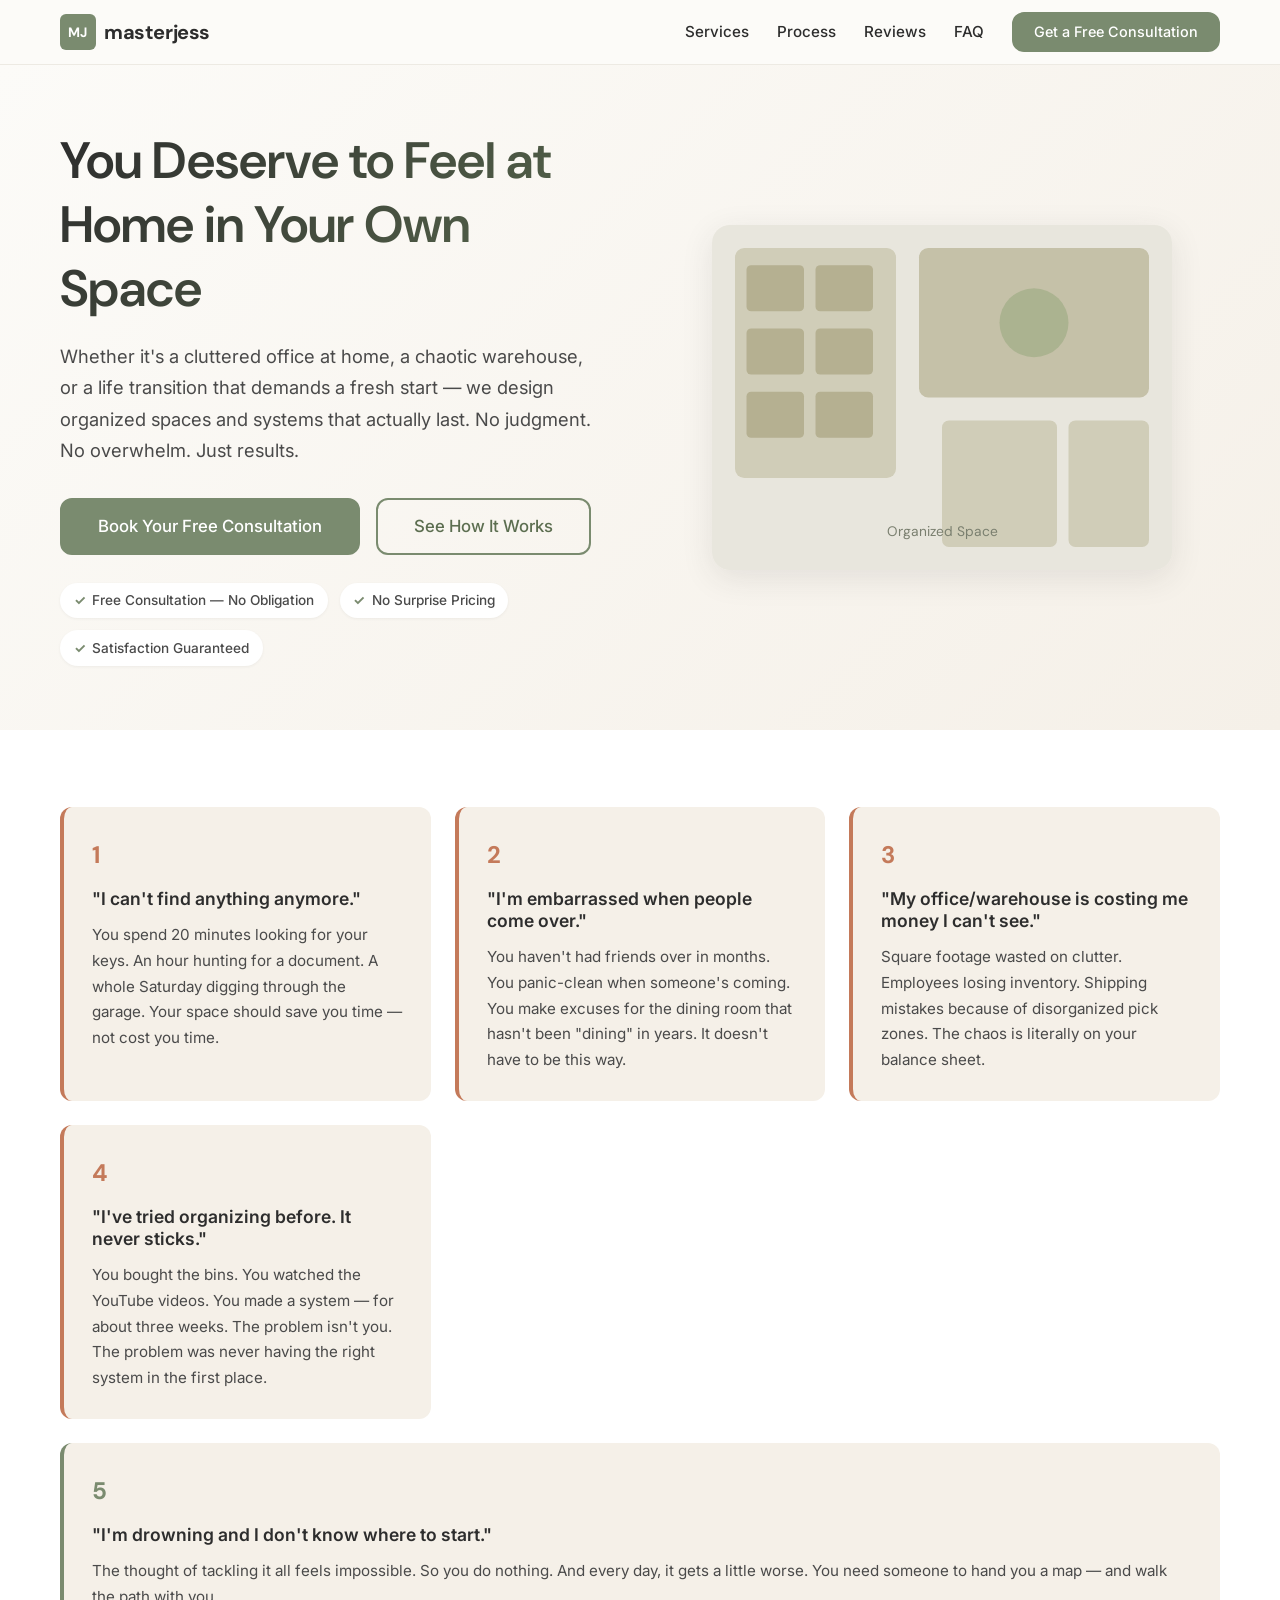
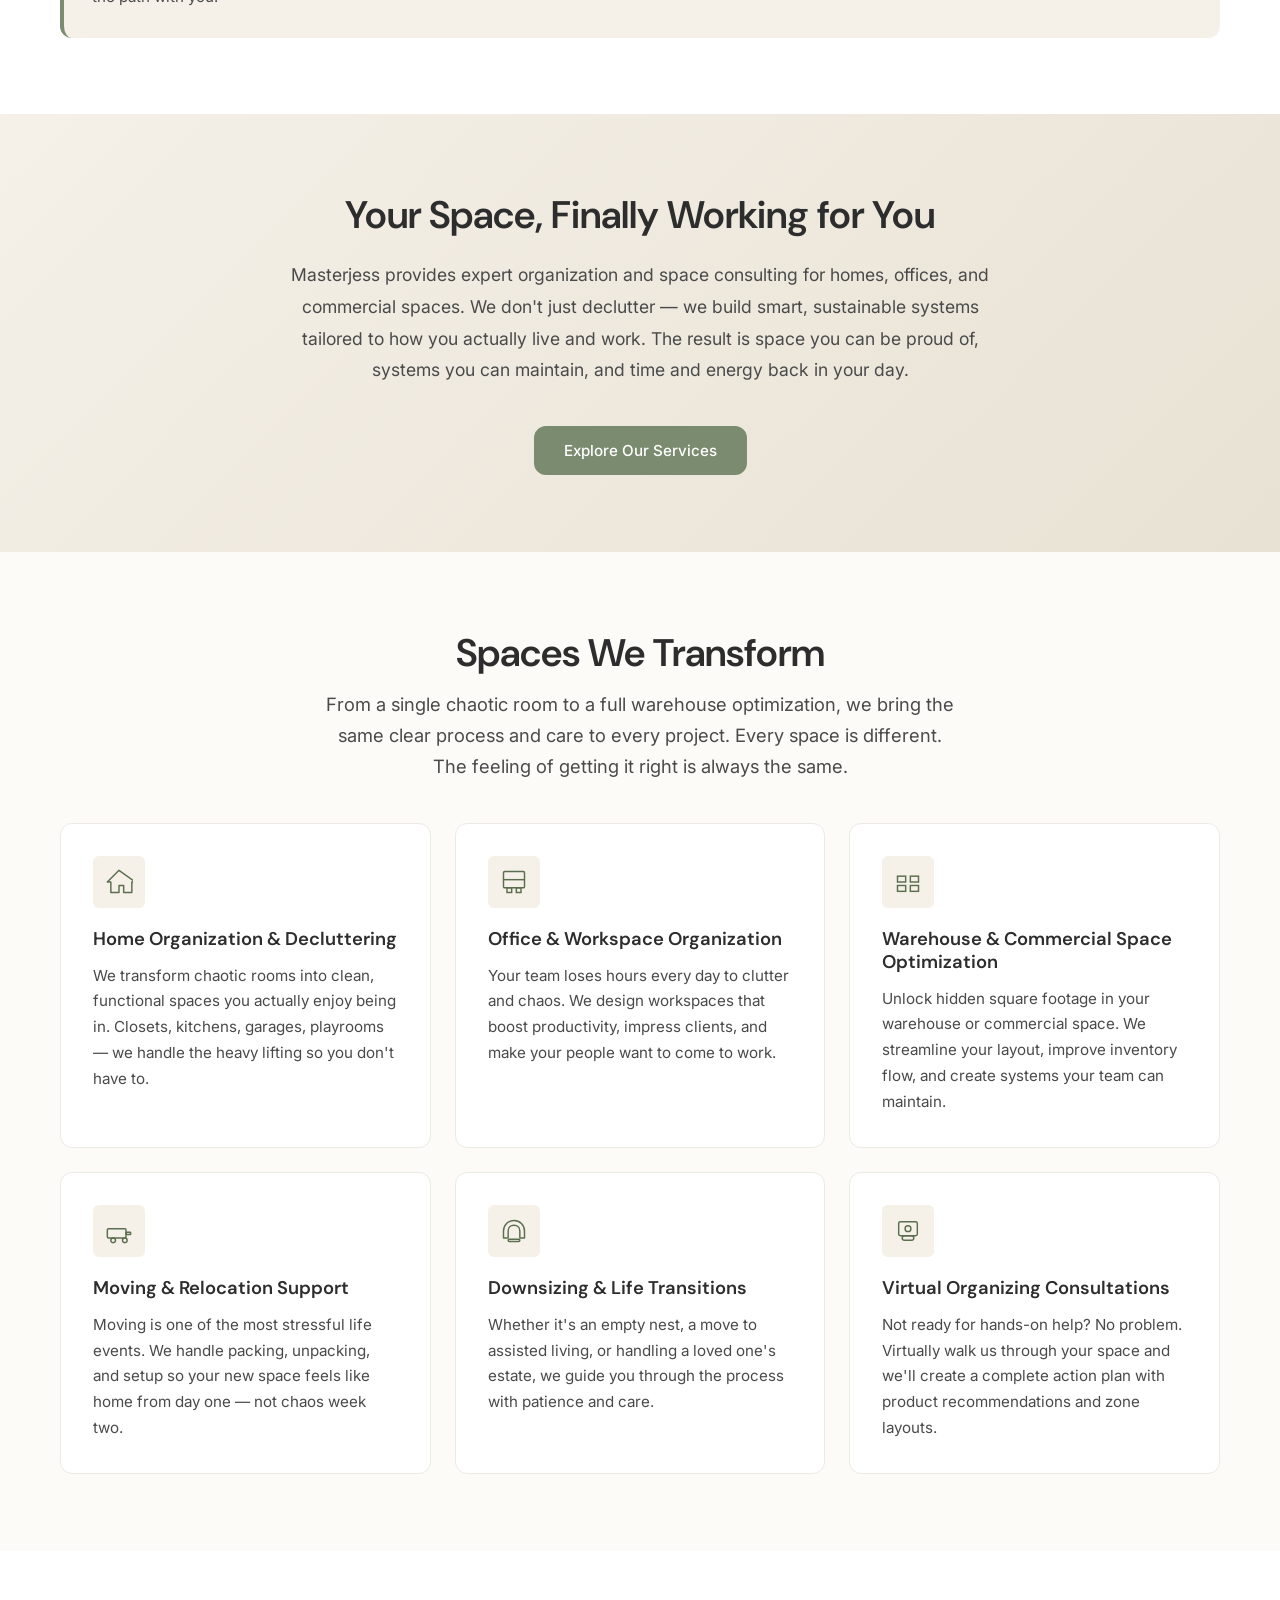
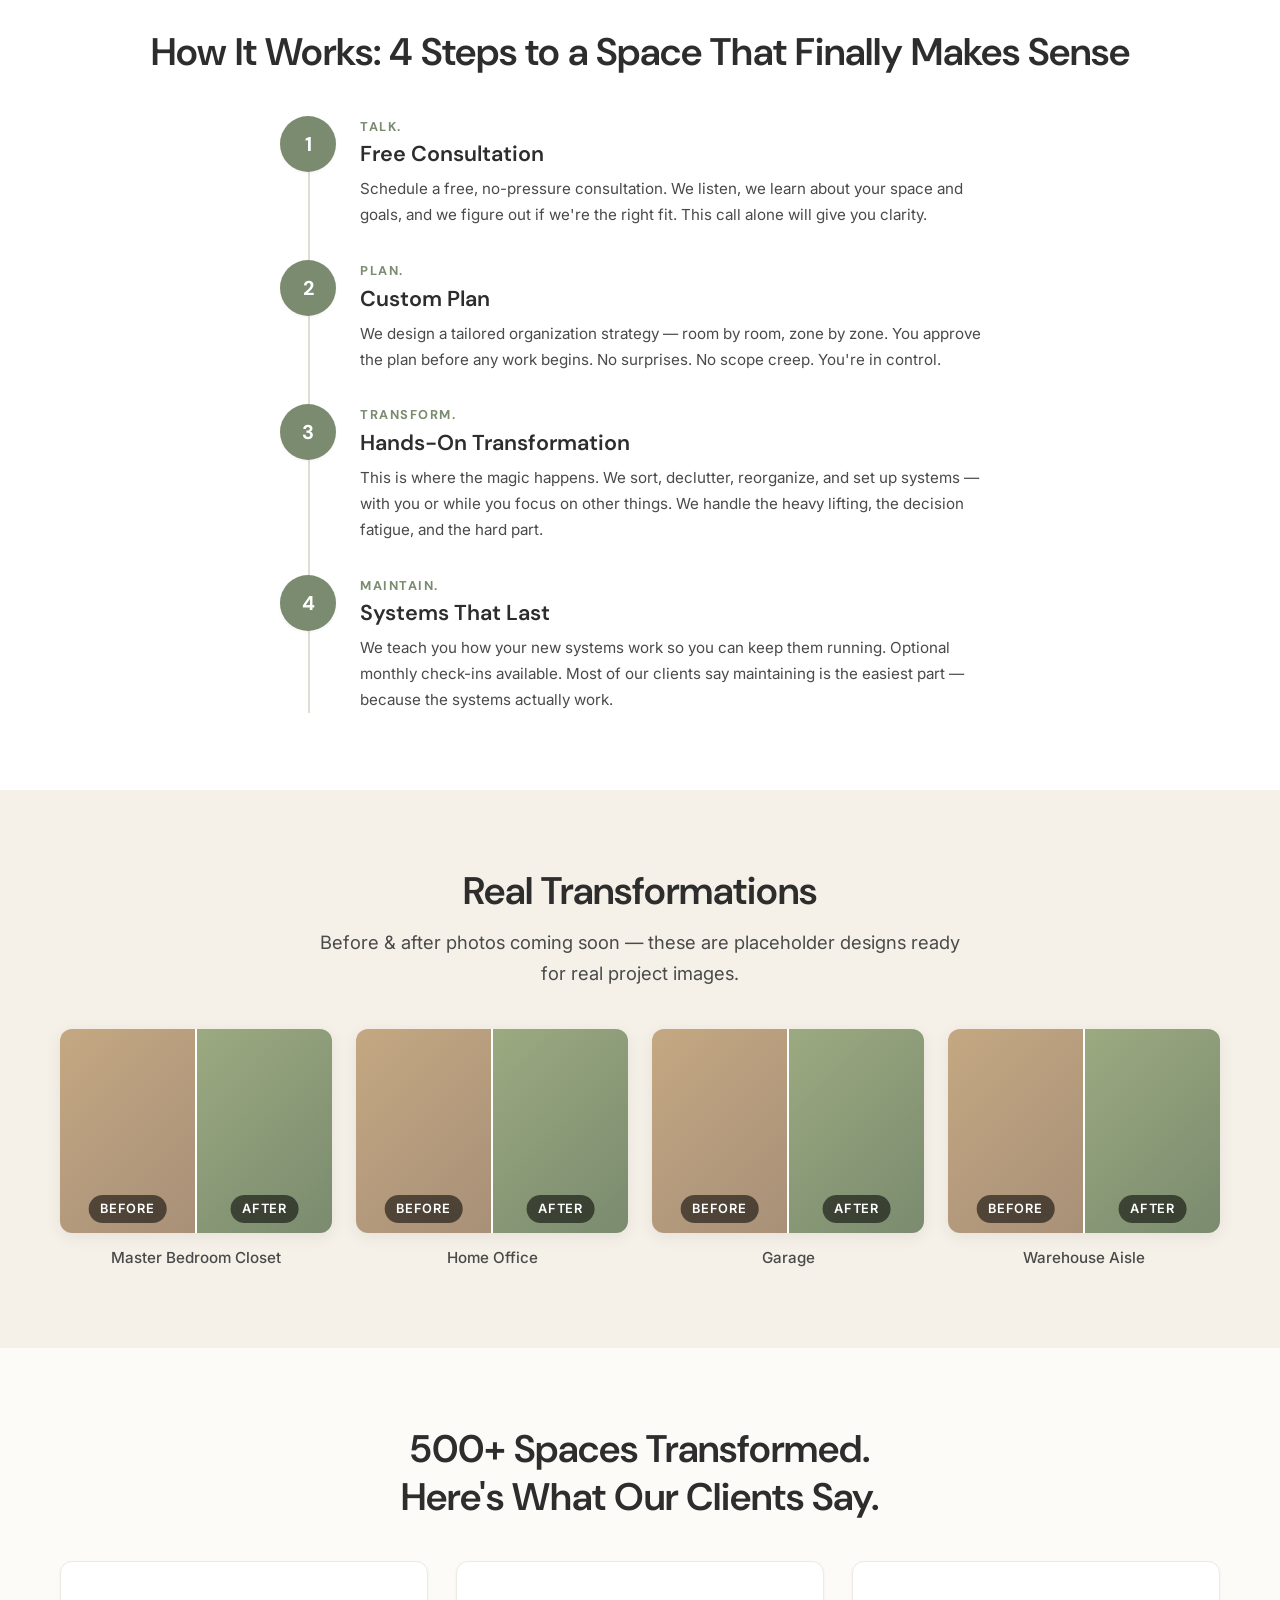
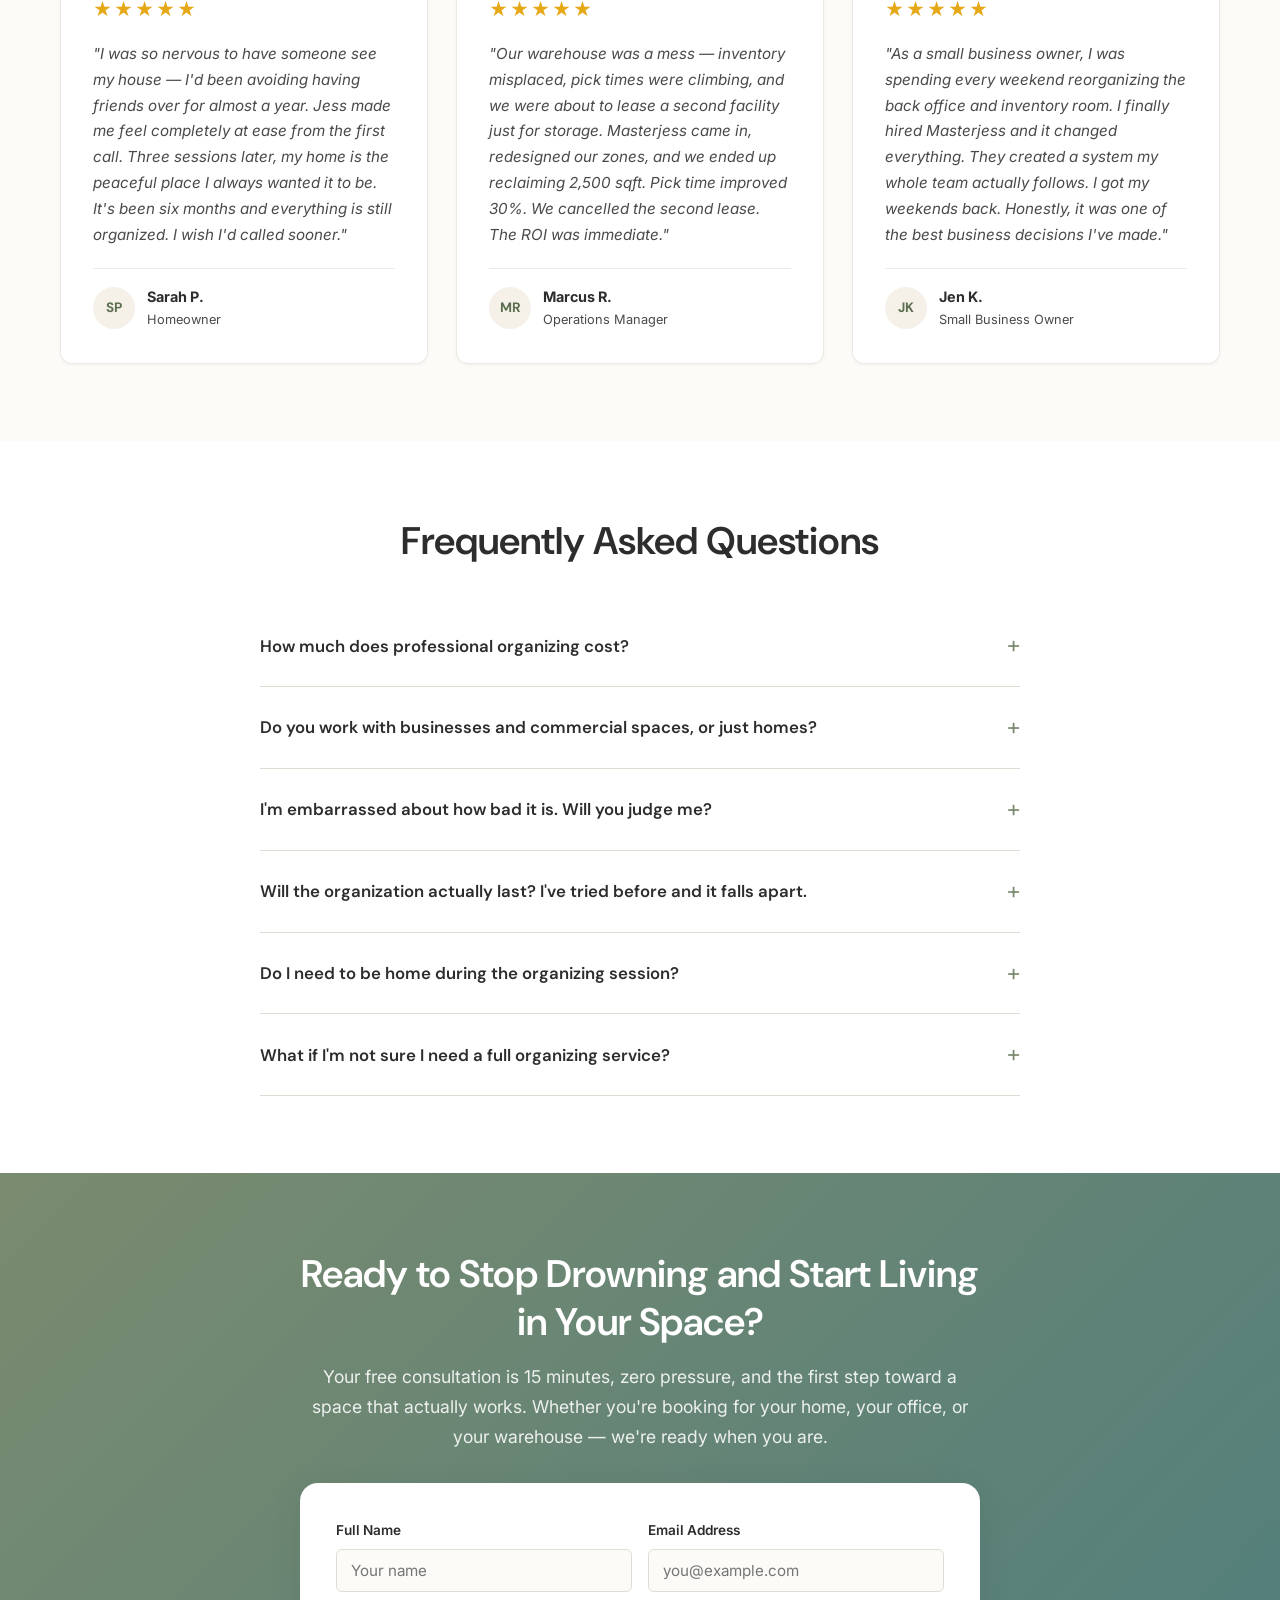
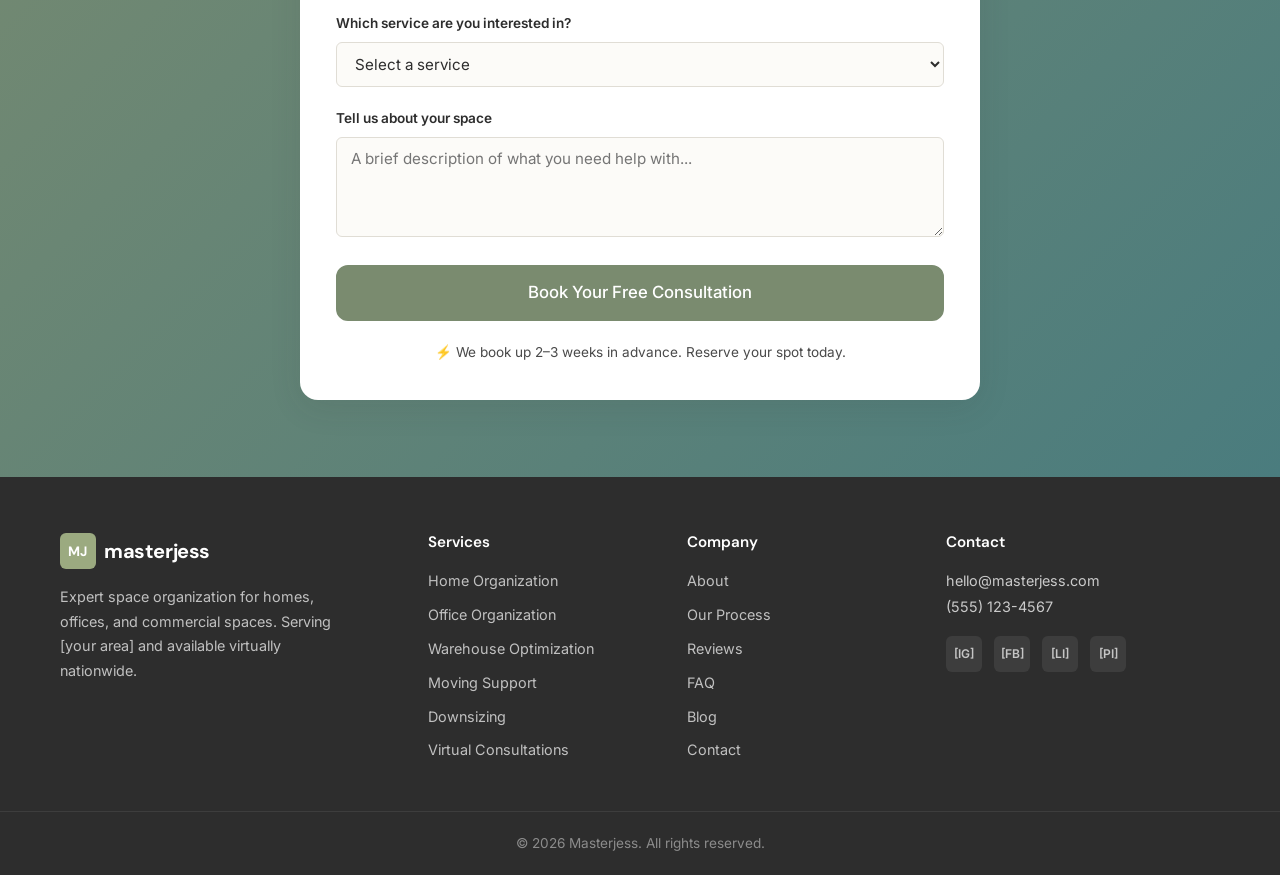
==== masterjess/index.html @ b82463fe "Add masterjess landing page template" ====
<!DOCTYPE html>
<html lang="en">
<head>
  <meta charset="UTF-8" />
  <meta name="viewport" content="width=device-width, initial-scale=1.0" />
  <title>Masterjess — Expert Space Organization for Homes & Businesses</title>
  <meta name="description" content="Masterjess helps homeowners, small businesses, and growing companies reclaim their spaces through expert organization, smart systems, and a process that makes it easy." />
  <link rel="preconnect" href="https://fonts.googleapis.com" />
  <link rel="preconnect" href="https://fonts.gstatic.com" crossorigin />
  <link href="https://fonts.googleapis.com/css2?family=DM+Sans:ital,opsz,wght@0,9..40,300;0,9..40,400;0,9..40,500;0,9..40,600;0,9..40,700;1,9..40,400&family=Inter:wght@300;400;500;600;700&display=swap" rel="stylesheet" />
  <link rel="stylesheet" href="styles.css" />
</head>
<body>

  <!-- ============================================================
       SECTION 1: NAVIGATION
       ============================================================ -->
  <nav class="navbar" role="navigation" aria-label="Main navigation">
    <div class="container nav-inner">
      <a href="#" class="logo">
        <span class="logo-icon">MJ</span>
        <span class="logo-text">masterjess</span>
      </a>
      <button class="nav-toggle" aria-label="Toggle navigation menu" aria-expanded="false">
        <span class="hamburger"></span>
      </button>
      <ul class="nav-links">
        <li><a href="#services">Services</a></li>
        <li><a href="#process">Process</a></li>
        <li><a href="#testimonials">Reviews</a></li>
        <li><a href="#faq">FAQ</a></li>
        <li><a href="#contact" class="btn btn-primary btn-nav">Get a Free Consultation</a></li>
      </ul>
    </div>
  </nav>

  <!-- ============================================================
       SECTION 2: HERO
       ============================================================ -->
  <header class="hero">
    <div class="container hero-inner">
      <div class="hero-content">
        <h1>You Deserve to Feel at Home in Your Own Space</h1>
        <p class="hero-sub">
          Whether it's a cluttered office at home, a chaotic warehouse, or a life transition that demands a fresh start — we design organized spaces and systems that actually last. No judgment. No overwhelm. Just results.
        </p>
        <div class="hero-cta">
          <a href="#contact" class="btn btn-primary btn-lg">Book Your Free Consultation</a>
          <a href="#process" class="btn btn-secondary btn-lg">See How It Works</a>
        </div>
        <div class="hero-badges">
          <div class="badge"><span class="badge-icon">&#10003;</span> Free Consultation &mdash; No Obligation</div>
          <div class="badge"><span class="badge-icon">&#10003;</span> No Surprise Pricing</div>
          <div class="badge"><span class="badge-icon">&#10003;</span> Satisfaction Guaranteed</div>
        </div>
      </div>
      <div class="hero-image">
        <div class="hero-placeholder">
          <svg viewBox="0 0 400 300" xmlns="http://www.w3.org/2000/svg" aria-label="Hero image placeholder — organized space">
            <rect width="400" height="300" rx="12" fill="#E8E6DD"/>
            <rect x="20" y="20" width="140" height="200" rx="8" fill="#D0CDB8"/>
            <rect x="30" y="35" width="50" height="40" rx="4" fill="#B5B091"/>
            <rect x="90" y="35" width="50" height="40" rx="4" fill="#B5B091"/>
            <rect x="30" y="90" width="50" height="40" rx="4" fill="#B5B091"/>
            <rect x="90" y="90" width="50" height="40" rx="4" fill="#B5B091"/>
            <rect x="30" y="145" width="50" height="40" rx="4" fill="#B5B091"/>
            <rect x="90" y="145" width="50" height="40" rx="4" fill="#B5B091"/>
            <rect x="180" y="20" width="200" height="130" rx="8" fill="#C5C1A8"/>
            <circle cx="280" cy="85" r="30" fill="#9BAA80" opacity="0.6"/>
            <rect x="200" y="170" width="100" height="110" rx="6" fill="#D0CDB8"/>
            <rect x="310" y="170" width="70" height="110" rx="6" fill="#D0CDB8"/>
            <text x="200" y="270" text-anchor="middle" font-family="'DM Sans',sans-serif" font-size="12" fill="#7A7F6F">Organized Space</text>
          </svg>
        </div>
      </div>
    </div>
  </header>

  <main>
    <!-- ============================================================
         SECTION 3: PROBLEM
         ============================================================ -->
    <section class="section section-problem" id="problem">
      <div class="container">
        <div class="problem-grid">
          <div class="problem-card">
            <span class="problem-number">1</span>
            <h3>"I can't find anything anymore."</h3>
            <p>You spend 20 minutes looking for your keys. An hour hunting for a document. A whole Saturday digging through the garage. Your space should save you time — not cost you time.</p>
          </div>
          <div class="problem-card">
            <span class="problem-number">2</span>
            <h3>"I'm embarrassed when people come over."</h3>
            <p>You haven't had friends over in months. You panic-clean when someone's coming. You make excuses for the dining room that hasn't been "dining" in years. It doesn't have to be this way.</p>
          </div>
          <div class="problem-card">
            <span class="problem-number">3</span>
            <h3>"My office/warehouse is costing me money I can't see."</h3>
            <p>Square footage wasted on clutter. Employees losing inventory. Shipping mistakes because of disorganized pick zones. The chaos is literally on your balance sheet.</p>
          </div>
          <div class="problem-card">
            <span class="problem-number">4</span>
            <h3>"I've tried organizing before. It never sticks."</h3>
            <p>You bought the bins. You watched the YouTube videos. You made a system — for about three weeks. The problem isn't you. The problem was never having the right system in the first place.</p>
          </div>
          <div class="problem-card problem-card-full">
            <span class="problem-number">5</span>
            <h3>"I'm drowning and I don't know where to start."</h3>
            <p>The thought of tackling it all feels impossible. So you do nothing. And every day, it gets a little worse. You need someone to hand you a map — and walk the path with you.</p>
          </div>
        </div>
      </div>
    </section>

    <!-- ============================================================
         SECTION 4: SOLUTION
         ============================================================ -->
    <section class="section section-solution">
      <div class="container text-center">
        <h2>Your Space, Finally Working for You</h2>
        <p class="solution-body">
          Masterjess provides expert organization and space consulting for homes, offices, and commercial spaces. We don't just declutter — we build smart, sustainable systems tailored to how you actually live and work. The result is space you can be proud of, systems you can maintain, and time and energy back in your day.
        </p>
        <a href="#services" class="btn btn-primary">Explore Our Services</a>
      </div>
    </section>

    <!-- ============================================================
         SECTION 5: SERVICES
         ============================================================ -->
    <section class="section section-services" id="services">
      <div class="container">
        <div class="section-header text-center">
          <h2>Spaces We Transform</h2>
          <p class="section-sub">
            From a single chaotic room to a full warehouse optimization, we bring the same clear process and care to every project. Every space is different. The feeling of getting it right is always the same.
          </p>
        </div>
        <div class="services-grid">
          <article class="service-card">
            <div class="service-icon"><svg viewBox="0 0 48 48" xmlns="http://www.w3.org/2000/svg"><path d="M24 4L4 24h6v18h14V30h8v12h14V24h6L24 4z" fill="none" stroke="currentColor" stroke-width="2.5" stroke-linejoin="round"/></svg></div>
            <h3>Home Organization &amp; Decluttering</h3>
            <p>We transform chaotic rooms into clean, functional spaces you actually enjoy being in. Closets, kitchens, garages, playrooms — we handle the heavy lifting so you don't have to.</p>
          </article>
          <article class="service-card">
            <div class="service-icon"><svg viewBox="0 0 48 48" xmlns="http://www.w3.org/2000/svg"><rect x="6" y="6" width="36" height="28" rx="2" fill="none" stroke="currentColor" stroke-width="2.5"/><rect x="12" y="34" width="8" height="8" fill="none" stroke="currentColor" stroke-width="2.5"/><rect x="28" y="34" width="8" height="8" fill="none" stroke="currentColor" stroke-width="2.5"/><line x1="6" y1="20" x2="42" y2="20" stroke="currentColor" stroke-width="2.5"/></svg></div>
            <h3>Office &amp; Workspace Organization</h3>
            <p>Your team loses hours every day to clutter and chaos. We design workspaces that boost productivity, impress clients, and make your people want to come to work.</p>
          </article>
          <article class="service-card">
            <div class="service-icon"><svg viewBox="0 0 48 48" xmlns="http://www.w3.org/2000/svg"><rect x="6" y="14" width="14" height="10" fill="none" stroke="currentColor" stroke-width="2.5"/><rect x="28" y="14" width="14" height="10" fill="none" stroke="currentColor" stroke-width="2.5"/><rect x="6" y="30" width="14" height="10" fill="none" stroke="currentColor" stroke-width="2.5"/><rect x="28" y="30" width="14" height="10" fill="none" stroke="currentColor" stroke-width="2.5"/></svg></div>
            <h3>Warehouse &amp; Commercial Space Optimization</h3>
            <p>Unlock hidden square footage in your warehouse or commercial space. We streamline your layout, improve inventory flow, and create systems your team can maintain.</p>
          </article>
          <article class="service-card">
            <div class="service-icon"><svg viewBox="0 0 48 48" xmlns="http://www.w3.org/2000/svg"><rect x="4" y="20" width="32" height="16" rx="2" fill="none" stroke="currentColor" stroke-width="2.5"/><rect x="36" y="26" width="8" height="4" rx="1" fill="none" stroke="currentColor" stroke-width="2.5"/><circle cx="14" cy="40" r="4" fill="none" stroke="currentColor" stroke-width="2.5"/><circle cx="34" cy="40" r="4" fill="none" stroke="currentColor" stroke-width="2.5"/></svg></div>
            <h3>Moving &amp; Relocation Support</h3>
            <p>Moving is one of the most stressful life events. We handle packing, unpacking, and setup so your new space feels like home from day one — not chaos week two.</p>
          </article>
          <article class="service-card">
            <div class="service-icon"><svg viewBox="0 0 48 48" xmlns="http://www.w3.org/2000/svg"><path d="M24 6c-10 0-18 8-18 18v12h8V24c0-6 4-10 10-10s10 4 10 10v12h8V24c0-10-8-18-18-18z" fill="none" stroke="currentColor" stroke-width="2.5" stroke-linejoin="round"/><rect x="14" y="38" width="20" height="4" rx="2" fill="none" stroke="currentColor" stroke-width="2.5"/></svg></div>
            <h3>Downsizing &amp; Life Transitions</h3>
            <p>Whether it's an empty nest, a move to assisted living, or handling a loved one's estate, we guide you through the process with patience and care.</p>
          </article>
          <article class="service-card">
            <div class="service-icon"><svg viewBox="0 0 48 48" xmlns="http://www.w3.org/2000/svg"><rect x="8" y="8" width="32" height="24" rx="3" fill="none" stroke="currentColor" stroke-width="2.5"/><circle cx="24" cy="20" r="5" fill="none" stroke="currentColor" stroke-width="2.5"/><rect x="14" y="32" width="20" height="8" rx="4" fill="none" stroke="currentColor" stroke-width="2.5"/></svg></div>
            <h3>Virtual Organizing Consultations</h3>
            <p>Not ready for hands-on help? No problem. Virtually walk us through your space and we'll create a complete action plan with product recommendations and zone layouts.</p>
          </article>
        </div>
      </div>
    </section>

    <!-- ============================================================
         SECTION 6: HOW IT WORKS
         ============================================================ -->
    <section class="section section-process" id="process">
      <div class="container">
        <h2 class="text-center">How It Works: 4 Steps to a Space That Finally Makes Sense</h2>
        <div class="process-timeline">
          <div class="process-step">
            <div class="step-number">1</div>
            <div class="step-content">
              <div class="step-label">Talk.</div>
              <h3>Free Consultation</h3>
              <p>Schedule a free, no-pressure consultation. We listen, we learn about your space and goals, and we figure out if we're the right fit. This call alone will give you clarity.</p>
            </div>
          </div>
          <div class="process-step">
            <div class="step-number">2</div>
            <div class="step-content">
              <div class="step-label">Plan.</div>
              <h3>Custom Plan</h3>
              <p>We design a tailored organization strategy — room by room, zone by zone. You approve the plan before any work begins. No surprises. No scope creep. You're in control.</p>
            </div>
          </div>
          <div class="process-step">
            <div class="step-number">3</div>
            <div class="step-content">
              <div class="step-label">Transform.</div>
              <h3>Hands-On Transformation</h3>
              <p>This is where the magic happens. We sort, declutter, reorganize, and set up systems — with you or while you focus on other things. We handle the heavy lifting, the decision fatigue, and the hard part.</p>
            </div>
          </div>
          <div class="process-step">
            <div class="step-number">4</div>
            <div class="step-content">
              <div class="step-label">Maintain.</div>
              <h3>Systems That Last</h3>
              <p>We teach you how your new systems work so you can keep them running. Optional monthly check-ins available. Most of our clients say maintaining is the easiest part — because the systems actually work.</p>
            </div>
          </div>
        </div>
      </div>
    </section>

    <!-- ============================================================
         SECTION 7: BEFORE & AFTER GALLERY
         ============================================================ -->
    <section class="section section-gallery">
      <div class="container">
        <h2 class="text-center">Real Transformations</h2>
        <p class="section-sub text-center">Before &amp; after photos coming soon — these are placeholder designs ready for real project images.</p>
        <div class="gallery-grid">
          <div class="gallery-item">
            <div class="ba-combo">
              <div class="ba-half ba-before"><span class="ba-label">Before</span></div>
              <div class="ba-half ba-after"><span class="ba-label">After</span></div>
            </div>
            <p class="gallery-caption">Master Bedroom Closet</p>
          </div>
          <div class="gallery-item">
            <div class="ba-combo">
              <div class="ba-half ba-before"><span class="ba-label">Before</span></div>
              <div class="ba-half ba-after"><span class="ba-label">After</span></div>
            </div>
            <p class="gallery-caption">Home Office</p>
          </div>
          <div class="gallery-item">
            <div class="ba-combo">
              <div class="ba-half ba-before"><span class="ba-label">Before</span></div>
              <div class="ba-half ba-after"><span class="ba-label">After</span></div>
            </div>
            <p class="gallery-caption">Garage</p>
          </div>
          <div class="gallery-item">
            <div class="ba-combo">
              <div class="ba-half ba-before"><span class="ba-label">Before</span></div>
              <div class="ba-half ba-after"><span class="ba-label">After</span></div>
            </div>
            <p class="gallery-caption">Warehouse Aisle</p>
          </div>
        </div>
      </div>
    </section>

    <!-- ============================================================
         SECTION 8: TESTIMONIALS
         ============================================================ -->
    <section class="section section-testimonials" id="testimonials">
      <div class="container">
        <h2 class="text-center">500+ Spaces Transformed.<br /><span class="nowrap">Here's What Our Clients Say.</span></h2>
        <div class="testimonials-grid">
          <div class="testimonial-card">
            <div class="stars" aria-label="5 out of 5 stars">&#9733;&#9733;&#9733;&#9733;&#9733;</div>
            <blockquote>
              "I was so nervous to have someone see my house — I'd been avoiding having friends over for almost a year. Jess made me feel completely at ease from the first call. Three sessions later, my home is the peaceful place I always wanted it to be. It's been six months and everything is still organized. I wish I'd called sooner."
            </blockquote>
            <div class="testimonial-author">
              <div class="author-avatar-placeholder">SP</div>
              <div class="author-info"><strong>Sarah P.</strong><span>Homeowner</span></div>
            </div>
          </div>
          <div class="testimonial-card">
            <div class="stars" aria-label="5 out of 5 stars">&#9733;&#9733;&#9733;&#9733;&#9733;</div>
            <blockquote>
              "Our warehouse was a mess — inventory misplaced, pick times were climbing, and we were about to lease a second facility just for storage. Masterjess came in, redesigned our zones, and we ended up reclaiming 2,500 sqft. Pick time improved 30%. We cancelled the second lease. The ROI was immediate."
            </blockquote>
            <div class="testimonial-author">
              <div class="author-avatar-placeholder">MR</div>
              <div class="author-info"><strong>Marcus R.</strong><span>Operations Manager</span></div>
            </div>
          </div>
          <div class="testimonial-card">
            <div class="stars" aria-label="5 out of 5 stars">&#9733;&#9733;&#9733;&#9733;&#9733;</div>
            <blockquote>
              "As a small business owner, I was spending every weekend reorganizing the back office and inventory room. I finally hired Masterjess and it changed everything. They created a system my whole team actually follows. I got my weekends back. Honestly, it was one of the best business decisions I've made."
            </blockquote>
            <div class="testimonial-author">
              <div class="author-avatar-placeholder">JK</div>
              <div class="author-info"><strong>Jen K.</strong><span>Small Business Owner</span></div>
            </div>
          </div>
        </div>
      </div>
    </section>

    <!-- ============================================================
         SECTION 9: FAQ (CSS-ONLY ACCORDION)
         ============================================================ -->
    <section class="section section-faq" id="faq">
      <div class="container">
        <h2 class="text-center">Frequently Asked Questions</h2>
        <div class="faq-list">
          <div class="faq-item">
            <input type="checkbox" id="faq1" class="faq-toggle" />
            <label for="faq1" class="faq-question">How much does professional organizing cost?</label>
            <div class="faq-answer">
              <p>Every project is different, and that's intentional. We price based on your specific space and goals — not a one-size-fits-all package. During your free consultation, we'll provide a clear estimate before any work begins. No surprise invoices. Many of our clients say the investment paid for itself in reclaimed time within the first month. <em>Think about it: what would you do with 3 extra hours every week?</em></p>
            </div>
          </div>
          <div class="faq-item">
            <input type="checkbox" id="faq2" class="faq-toggle" />
            <label for="faq2" class="faq-question">Do you work with businesses and commercial spaces, or just homes?</label>
            <div class="faq-answer">
              <p>Both. We organize homes, offices, warehouses, retail spaces, and everything in between. For businesses, we often help companies reclaim square footage, improve employee productivity, and reduce operational friction. We offer free consultations for commercial projects with a written proposal.</p>
            </div>
          </div>
          <div class="faq-item">
            <input type="checkbox" id="faq3" class="faq-toggle" />
            <label for="faq3" class="faq-question">I'm embarrassed about how bad it is. Will you judge me?</label>
            <div class="faq-answer">
              <p>Absolutely not. There is genuinely nothing you can show us that we haven't seen before. The fact that you're reaching out means you're ready to change — and that takes courage. We're here to help, not to judge. Many of our clients tell us this was their biggest fear, and every single one says they wished they'd called sooner.</p>
            </div>
          </div>
          <div class="faq-item">
            <input type="checkbox" id="faq4" class="faq-toggle" />
            <label for="faq4" class="faq-question">Will the organization actually last? I've tried before and it falls apart.</label>
            <div class="faq-answer">
              <p>This is one of the biggest differences between DIY organizing and working with a pro. We don't just move things around — we build systems based on how you actually use your space. That means logical zones, intuitive labeling, and routines that fit your life. Plus, our maintenance plan keeps things on track month after month.</p>
            </div>
          </div>
          <div class="faq-item">
            <input type="checkbox" id="faq5" class="faq-toggle" />
            <label for="faq5" class="faq-question">Do I need to be home during the organizing session?</label>
            <div class="faq-answer">
              <p>Up to you! Many clients prefer to be involved in the process, especially for the first session. Others hand us the keys and come back to a transformed space. For commercial projects, we're happy to work during or outside business hours. We'll figure out what's most comfortable for you.</p>
            </div>
          </div>
          <div class="faq-item">
            <input type="checkbox" id="faq6" class="faq-toggle" />
            <label for="faq6" class="faq-question">What if I'm not sure I need a full organizing service?</label>
            <div class="faq-answer">
              <p>That's completely fine — start with a free consultation. Even if you decide to do the work yourself, you'll walk away with a clear action plan, product recommendations, and a prioritized roadmap. Many clients book a single session for their most painful room and handle the rest themselves. No pressure.</p>
            </div>
          </div>
        </div>
      </div>
    </section>

    <!-- ============================================================
         SECTION 10: FINAL CTA / CONTACT FORM
         ============================================================ -->
    <section class="section section-cta" id="contact">
      <div class="container">
        <div class="cta-inner">
          <h2>Ready to Stop Drowning and Start Living in Your Space?</h2>
          <p class="cta-sub">
            Your free consultation is 15 minutes, zero pressure, and the first step toward a space that actually works. Whether you're booking for your home, your office, or your warehouse — we're ready when you are.
          </p>
          <div class="cta-form-wrapper">
            <form class="cta-form" action="#" method="post" aria-label="Contact form">
              <div class="form-row">
                <div class="form-group">
                  <label for="name">Full Name</label>
                  <input type="text" id="name" name="name" placeholder="Your name" required />
                </div>
                <div class="form-group">
                  <label for="email">Email Address</label>
                  <input type="email" id="email" name="email" placeholder="you@example.com" required />
                </div>
              </div>
              <div class="form-group">
                <label for="service">Which service are you interested in?</label>
                <select id="service" name="service">
                  <option value="" disabled selected>Select a service</option>
                  <option value="home">Home Organization</option>
                  <option value="office">Office Organization</option>
                  <option value="warehouse">Warehouse Optimization</option>
                  <option value="moving">Moving Support</option>
                  <option value="downsizing">Downsizing</option>
                  <option value="virtual">Virtual Consultation</option>
                  <option value="other">Something else — let's talk</option>
                </select>
              </div>
              <div class="form-group">
                <label for="message">Tell us about your space</label>
                <textarea id="message" name="message" rows="4" placeholder="A brief description of what you need help with..."></textarea>
              </div>
              <button type="submit" class="btn btn-primary btn-lg btn-block">Book Your Free Consultation</button>
            </form>
            <p class="cta-urgency">&#9889; We book up 2–3 weeks in advance. Reserve your spot today.</p>
          </div>
        </div>
      </div>
    </section>
  </main>

  <!-- ============================================================
       SECTION 11: FOOTER
       ============================================================ -->
  <footer class="footer">
    <div class="container footer-inner">
      <div class="footer-brand">
        <a href="#" class="logo">
          <span class="logo-icon">MJ</span>
          <span class="logo-text">masterjess</span>
        </a>
        <p>Expert space organization for homes, offices, and commercial spaces. Serving [your area] and available virtually nationwide.</p>
      </div>
      <div class="footer-links">
        <h4>Services</h4>
        <ul>
          <li><a href="#services">Home Organization</a></li>
          <li><a href="#services">Office Organization</a></li>
          <li><a href="#services">Warehouse Optimization</a></li>
          <li><a href="#services">Moving Support</a></li>
          <li><a href="#services">Downsizing</a></li>
          <li><a href="#services">Virtual Consultations</a></li>
        </ul>
      </div>
      <div class="footer-links">
        <h4>Company</h4>
        <ul>
          <li><a href="#">About</a></li>
          <li><a href="#process">Our Process</a></li>
          <li><a href="#testimonials">Reviews</a></li>
          <li><a href="#faq">FAQ</a></li>
          <li><a href="#">Blog</a></li>
          <li><a href="#contact">Contact</a></li>
        </ul>
      </div>
      <div class="footer-contact">
        <h4>Contact</h4>
        <p>
          <a href="mailto:hello@masterjess.com">hello@masterjess.com</a><br />
          <a href="tel:+15551234567">(555) 123-4567</a>
        </p>
        <div class="social-links">
          <a href="#" aria-label="Instagram">[IG]</a>
          <a href="#" aria-label="Facebook">[FB]</a>
          <a href="#" aria-label="LinkedIn">[LI]</a>
          <a href="#" aria-label="Pinterest">[PI]</a>
        </div>
      </div>
    </div>
    <div class="footer-bottom">
      <div class="container">
        <p>&copy; 2026 Masterjess. All rights reserved.</p>
      </div>
    </div>
  </footer>

</body>
</html>
---- masterjess/styles.css ----
/* ============================================================
   MASTERJESS — Landing Page Styles
   Color Palette: Sage Green/Teal, Warm Cream, Terracotta,
   Charcoal, Off-White
   Typography: DM Sans (headings), Inter (body)
   ============================================================ */

/* ---------- CSS Custom Properties ---------- */
:root {
  /* Primary Colors */
  --color-sage: #7A8B6F;
  --color-sage-dark: #5C6E50;
  --color-sage-light: #9BAA80;
  --color-teal: #4A7C7E;
  --color-teal-dark: #356163;

  /* Secondary / Warm */
  --color-cream: #F5F0E8;
  --color-cream-dark: #E8E2D4;
  --color-terracotta: #C47A5A;
  --color-terracotta-dark: #A86244;

  /* Neutrals */
  --color-charcoal: #2D2D2D;
  --color-charcoal-light: #4A4A4A;
  --color-off-white: #FCFBF8;
  --color-white: #FFFFFF;
  --color-border: #E0DDD5;
  --color-border-light: #EDEAE3;

  /* Typography */
  --font-heading: 'DM Sans', sans-serif;
  --font-body: 'Inter', sans-serif;

  /* Spacing */
  --container-max: 1200px;
  --section-padding: clamp(3rem, 6vw, 5.5rem);
  --gap: 1.5rem;
  --gap-lg: 2.5rem;

  /* Radius */
  --radius-sm: 6px;
  --radius-md: 12px;
  --radius-lg: 18px;
  --radius-full: 50%;

  /* Shadows */
  --shadow-sm: 0 1px 3px rgba(45,45,45,0.06);
  --shadow-md: 0 4px 16px rgba(45,45,45,0.08);
  --shadow-lg: 0 8px 32px rgba(45,45,45,0.1);

  /* Transitions */
  --transition-fast: 0.2s ease;
  --transition-base: 0.3s ease;
}

/* ---------- Reset & Base ---------- */
*,
*::before,
*::after {
  box-sizing: border-box;
  margin: 0;
  padding: 0;
}

html {
  scroll-behavior: smooth;
  -webkit-font-smoothing: antialiased;
  -moz-osx-font-smoothing: grayscale;
}

body {
  font-family: var(--font-body);
  font-size: clamp(0.95rem, 1vw, 1.05rem);
  line-height: 1.7;
  color: var(--color-charcoal);
  background-color: var(--color-off-white);
}

img, svg {
  display: block;
  max-width: 100%;
}

a {
  color: var(--color-teal);
  text-decoration: none;
  transition: color var(--transition-fast);
}

a:hover {
  color: var(--color-teal-dark);
}

ul {
  list-style: none;
}

/* ---------- Utility ---------- */
.container {
  width: 100%;
  max-width: var(--container-max);
  margin: 0 auto;
  padding: 0 1.25rem;
}

.text-center {
  text-align: center;
}

.nowrap {
  white-space: nowrap;
}

.section {
  padding: var(--section-padding) 0;
}

.section-header {
  margin-bottom: var(--gap-lg);
}

.section-sub {
  font-size: clamp(1rem, 1.5vw, 1.15rem);
  color: var(--color-charcoal-light);
  max-width: 640px;
  margin: 0.75rem auto 0;
  line-height: 1.7;
}

/* ---------- Typography ---------- */
h1, h2, h3, h4 {
  font-family: var(--font-heading);
  font-weight: 600;
  line-height: 1.25;
  color: var(--color-charcoal);
}

h1 {
  font-size: clamp(2rem, 4vw, 3.25rem);
}

h2 {
  font-size: clamp(1.6rem, 3vw, 2.4rem);
}

h3 {
  font-size: clamp(1.1rem, 1.8vw, 1.35rem);
}

p {
  margin-bottom: 1em;
}

p:last-child {
  margin-bottom: 0;
}

/* ---------- Buttons ---------- */
.btn {
  display: inline-flex;
  align-items: center;
  justify-content: center;
  font-family: var(--font-body);
  font-weight: 500;
  font-size: 0.95rem;
  padding: 0.75rem 1.75rem;
  border-radius: var(--radius-md);
  border: 2px solid transparent;
  cursor: pointer;
  transition: all var(--transition-base);
  text-decoration: none;
  white-space: nowrap;
  line-height: 1.4;
}

.btn-primary {
  background-color: var(--color-sage);
  color: var(--color-white);
  border-color: var(--color-sage);
}

.btn-primary:hover {
  background-color: var(--color-sage-dark);
  border-color: var(--color-sage-dark);
  color: var(--color-white);
  transform: translateY(-2px);
  box-shadow: var(--shadow-md);
}

.btn-secondary {
  background-color: transparent;
  color: var(--color-sage-dark);
  border-color: var(--color-sage);
}

.btn-secondary:hover {
  background-color: var(--color-sage);
  color: var(--color-white);
  transform: translateY(-2px);
}

.btn-lg {
  font-size: 1.05rem;
  padding: 0.9rem 2.25rem;
}

.btn-nav {
  padding: 0.5rem 1.25rem;
  font-size: 0.9rem;
}

.btn-block {
  width: 100%;
  display: block;
}

/* ---------- Logo ---------- */
.logo {
  display: flex;
  align-items: center;
  gap: 0.5rem;
}

.logo-icon {
  display: flex;
  align-items: center;
  justify-content: center;
  width: 36px;
  height: 36px;
  border-radius: var(--radius-sm);
  background: var(--color-sage);
  color: var(--color-white);
  font-family: var(--font-heading);
  font-weight: 700;
  font-size: 0.85rem;
  letter-spacing: 0.05em;
}

.logo-text {
  font-family: var(--font-heading);
  font-weight: 700;
  font-size: 1.25rem;
  color: var(--color-charcoal);
  letter-spacing: -0.02em;
}

/* ============================================================
   SECTION 1: NAVIGATION
   ============================================================ */
.navbar {
  position: sticky;
  top: 0;
  z-index: 100;
  background: rgba(252, 251, 248, 0.95);
  backdrop-filter: blur(8px);
  border-bottom: 1px solid var(--color-border-light);
}

.nav-inner {
  display: flex;
  align-items: center;
  justify-content: space-between;
  padding-top: 0.75rem;
  padding-bottom: 0.75rem;
}

.nav-links {
  display: flex;
  align-items: center;
  gap: 1.75rem;
}

.nav-links a:not(.btn) {
  color: var(--color-charcoal);
  font-weight: 500;
  font-size: 0.95rem;
  position: relative;
}

.nav-links a:not(.btn)::after {
  content: '';
  position: absolute;
  bottom: -4px;
  left: 0;
  width: 0;
  height: 2px;
  background: var(--color-sage);
  transition: width var(--transition-base);
}

.nav-links a:not(.btn):hover::after {
  width: 100%;
}

.nav-links a:not(.btn):hover {
  color: var(--color-sage-dark);
}

.nav-toggle {
  display: none;
  background: none;
  border: none;
  cursor: pointer;
  padding: 0.5rem;
}

.hamburger,
.hamburger::before,
.hamburger::after {
  display: block;
  width: 24px;
  height: 2px;
  background: var(--color-charcoal);
  border-radius: 2px;
  transition: all var(--transition-fast);
}

.hamburger {
  position: relative;
}

.hamburger::before,
.hamburger::after {
  content: '';
  position: absolute;
  left: 0;
}

.hamburger::before {
  top: -7px;
}

.hamburger::after {
  top: 7px;
}

/* ============================================================
   SECTION 2: HERO
   ============================================================ */
.hero {
  padding: clamp(2rem, 5vw, 4rem) 0;
  background: linear-gradient(135deg, var(--color-off-white) 0%, var(--color-cream) 100%);
  overflow: hidden;
}

.hero-inner {
  display: grid;
  grid-template-columns: 1fr 1fr;
  gap: 3rem;
  align-items: center;
}

.hero-content h1 {
  margin-bottom: 1.25rem;
  background: linear-gradient(135deg, var(--color-charcoal) 0%, var(--color-sage-dark) 100%);
  -webkit-background-clip: text;
  -webkit-text-fill-color: transparent;
  background-clip: text;
}

.hero-sub {
  font-size: clamp(1rem, 1.5vw, 1.15rem);
  color: var(--color-charcoal-light);
  line-height: 1.7;
  margin-bottom: 2rem;
  max-width: 540px;
}

.hero-cta {
  display: flex;
  flex-wrap: wrap;
  gap: 1rem;
  margin-bottom: 1.75rem;
}

.hero-badges {
  display: flex;
  flex-wrap: wrap;
  gap: 0.75rem;
}

.badge {
  display: flex;
  align-items: center;
  gap: 0.4rem;
  font-size: 0.85rem;
  font-weight: 500;
  color: var(--color-charcoal-light);
  background: var(--color-white);
  padding: 0.4rem 0.85rem;
  border-radius: 50px;
  box-shadow: var(--shadow-sm);
}

.badge-icon {
  color: var(--color-sage);
  font-weight: 700;
}

.hero-image {
  display: flex;
  justify-content: center;
  align-items: center;
}

.hero-placeholder {
  width: 100%;
  max-width: 460px;
  border-radius: var(--radius-lg);
  overflow: hidden;
  box-shadow: var(--shadow-lg);
}

.hero-placeholder svg {
  width: 100%;
  height: auto;
  display: block;
}

/* ============================================================
   SECTION 3: PROBLEM
   ============================================================ */
.section-problem {
  background: var(--color-white);
}

.problem-grid {
  display: grid;
  grid-template-columns: repeat(auto-fit, minmax(280px, 1fr));
  gap: 1.5rem;
}

.problem-card {
  background: var(--color-cream);
  border-radius: var(--radius-md);
  padding: 1.75rem;
  border-left: 4px solid var(--color-terracotta);
  transition: transform var(--transition-base), box-shadow var(--transition-base);
}

.problem-card:hover {
  transform: translateY(-3px);
  box-shadow: var(--shadow-md);
}

.problem-card-full {
  grid-column: 1 / -1;
  border-left-color: var(--color-sage);
}

.problem-number {
  display: inline-block;
  font-family: var(--font-heading);
  font-weight: 700;
  font-size: 1.5rem;
  color: var(--color-terracotta);
  margin-bottom: 0.75rem;
}

.problem-card-full .problem-number {
  color: var(--color-sage);
}

.problem-card h3 {
  font-family: var(--font-body);
  font-weight: 600;
  font-size: clamp(1rem, 1.5vw, 1.1rem);
  margin-bottom: 0.75rem;
  color: var(--color-charcoal);
}

.problem-card p {
  color: var(--color-charcoal-light);
  font-size: 0.95rem;
  margin: 0;
}

/* ============================================================
   SECTION 4: SOLUTION
   ============================================================ */
.section-solution {
  background: linear-gradient(135deg, var(--color-cream) 0%, var(--color-cream-dark) 100%);
}

.solution-body {
  font-size: clamp(1rem, 1.5vw, 1.1rem);
  color: var(--color-charcoal-light);
  max-width: 700px;
  margin: 1.25rem auto 2rem;
  line-height: 1.8;
}

.section-solution .btn {
  margin-top: 0.5rem;
}

/* ============================================================
   SECTION 5: SERVICES
   ============================================================ */
.section-services {
  background: var(--color-off-white);
}

.services-grid {
  display: grid;
  grid-template-columns: repeat(auto-fit, minmax(300px, 1fr));
  gap: 1.5rem;
}

.service-card {
  background: var(--color-white);
  border-radius: var(--radius-md);
  padding: 2rem;
  border: 1px solid var(--color-border-light);
  transition: all var(--transition-base);
}

.service-card:hover {
  transform: translateY(-4px);
  box-shadow: var(--shadow-md);
  border-color: var(--color-sage-light);
}

.service-icon {
  width: 52px;
  height: 52px;
  border-radius: var(--radius-sm);
  background: var(--color-cream);
  display: flex;
  align-items: center;
  justify-content: center;
  margin-bottom: 1.25rem;
  color: var(--color-sage-dark);
  transition: background var(--transition-fast), color var(--transition-fast);
}

.service-card:hover .service-icon {
  background: var(--color-sage);
  color: var(--color-white);
}

.service-icon svg {
  width: 28px;
  height: 28px;
}

.service-card h3 {
  margin-bottom: 0.75rem;
  font-size: 1.15rem;
}

.service-card p {
  color: var(--color-charcoal-light);
  font-size: 0.95rem;
  margin: 0;
}

/* ============================================================
   SECTION 6: HOW IT WORKS
   ============================================================ */
.section-process {
  background: var(--color-white);
}

.process-timeline {
  max-width: 720px;
  margin: 2.5rem auto 0;
  position: relative;
}

.process-timeline::before {
  content: '';
  position: absolute;
  left: 28px;
  top: 0;
  bottom: 0;
  width: 2px;
  background: var(--color-border);
}

.process-step {
  display: flex;
  gap: 1.5rem;
  margin-bottom: 2rem;
  position: relative;
}

.process-step:last-child {
  margin-bottom: 0;
}

.step-number {
  flex-shrink: 0;
  width: 56px;
  height: 56px;
  border-radius: var(--radius-full);
  background: var(--color-sage);
  color: var(--color-white);
  display: flex;
  align-items: center;
  justify-content: center;
  font-family: var(--font-heading);
  font-weight: 700;
  font-size: 1.25rem;
  box-shadow: var(--shadow-sm);
  position: relative;
  z-index: 1;
}

.process-step:hover .step-number {
  background: var(--color-sage-dark);
  transform: scale(1.05);
  transition: all var(--transition-base);
}

.step-content h3 {
  margin-bottom: 0.5rem;
}

.step-content p {
  color: var(--color-charcoal-light);
  font-size: 0.95rem;
  margin: 0;
}

.step-label {
  font-family: var(--font-heading);
  font-weight: 700;
  font-size: 0.8rem;
  text-transform: uppercase;
  letter-spacing: 0.12em;
  color: var(--color-sage);
  margin-bottom: 0.25rem;
}

/* ============================================================
   SECTION 7: BEFORE & AFTER GALLERY
   ============================================================ */
.section-gallery {
  background: var(--color-cream);
}

.gallery-grid {
  display: grid;
  grid-template-columns: repeat(auto-fit, minmax(260px, 1fr));
  gap: 1.5rem;
  margin-top: 2.5rem;
}

.gallery-item {
  text-align: center;
}

.gallery-caption {
  margin-top: 0.75rem;
  font-weight: 500;
  font-size: 0.95rem;
  color: var(--color-charcoal-light);
}

.ba-combo {
  display: flex;
  border-radius: var(--radius-md);
  overflow: hidden;
  box-shadow: var(--shadow-md);
  aspect-ratio: 4/3;
  position: relative;
}

.ba-half {
  flex: 1;
  display: flex;
  align-items: center;
  justify-content: center;
  position: relative;
}

.ba-before {
  background: linear-gradient(135deg, #C4A882 0%, #A89078 100%);
  border-right: 2px solid var(--color-white);
}

.ba-after {
  background: linear-gradient(135deg, var(--color-sage-light) 0%, var(--color-sage) 100%);
}

.ba-label {
  position: absolute;
  bottom: 10px;
  left: 50%;
  transform: translateX(-50%);
  background: rgba(0, 0, 0, 0.55);
  color: var(--color-white);
  padding: 0.2rem 0.75rem;
  border-radius: 50px;
  font-size: 0.8rem;
  font-weight: 600;
  text-transform: uppercase;
  letter-spacing: 0.06em;
}

/* ============================================================
   SECTION 8: TESTIMONIALS
   ============================================================ */
.section-testimonials {
  background: var(--color-off-white);
}

.testimonials-grid {
  display: grid;
  grid-template-columns: repeat(auto-fit, minmax(280px, 1fr));
  gap: 1.75rem;
  margin-top: 2.5rem;
}

.testimonial-card {
  background: var(--color-white);
  border-radius: var(--radius-md);
  padding: 2rem;
  box-shadow: var(--shadow-sm);
  border: 1px solid var(--color-border-light);
  display: flex;
  flex-direction: column;
  transition: all var(--transition-base);
}

.testimonial-card:hover {
  box-shadow: var(--shadow-md);
  transform: translateY(-3px);
}

.stars {
  color: #E6A817;
  font-size: 1.15rem;
  margin-bottom: 1rem;
  letter-spacing: 2px;
}

.testimonial-card blockquote {
  font-size: 0.95rem;
  font-style: italic;
  color: var(--color-charcoal-light);
  line-height: 1.7;
  flex-grow: 1;
  margin-bottom: 1.25rem;
}

.testimonial-author {
  display: flex;
  align-items: center;
  gap: 0.75rem;
  margin-top: auto;
  padding-top: 1rem;
  border-top: 1px solid var(--color-border-light);
}

.author-avatar-placeholder {
  width: 42px;
  height: 42px;
  border-radius: var(--radius-full);
  background: var(--color-cream);
  color: var(--color-sage-dark);
  display: flex;
  align-items: center;
  justify-content: center;
  font-family: var(--font-heading);
  font-weight: 700;
  font-size: 0.85rem;
}

.author-info {
  display: flex;
  flex-direction: column;
}

.author-info strong {
  font-size: 0.9rem;
  color: var(--color-charcoal);
}

.author-info span,
.author-info small {
  font-size: 0.8rem;
  color: var(--color-charcoal-light);
}

/* ============================================================
   SECTION 9: FAQ (CSS-ONLY ACCORDION)
   ============================================================ */
.section-faq {
  background: var(--color-white);
}

.faq-list {
  max-width: 760px;
  margin: 2.5rem auto 0;
}

.faq-item {
  border-bottom: 1px solid var(--color-border);
}

.faq-toggle {
  position: absolute;
  opacity: 0;
  pointer-events: none;
  width: 0;
  height: 0;
}

.faq-question {
  display: flex;
  align-items: center;
  justify-content: space-between;
  padding: 1.25rem 0;
  cursor: pointer;
  font-family: var(--font-heading);
  font-weight: 600;
  font-size: 1.05rem;
  color: var(--color-charcoal);
  transition: color var(--transition-fast);
  user-select: none;
}

.faq-question::after {
  content: '+';
  font-size: 1.5rem;
  font-weight: 400;
  color: var(--color-sage);
  transition: transform var(--transition-base);
  flex-shrink: 0;
  margin-left: 1rem;
}

.faq-question:hover {
  color: var(--color-sage-dark);
}

.faq-toggle:checked + .faq-question::after {
  transform: rotate(45deg);
}

.faq-answer {
  max-height: 0;
  overflow: hidden;
  transition: max-height 0.4s ease, padding 0.3s ease;
}

.faq-toggle:checked ~ .faq-answer {
  max-height: 500px;
  padding-bottom: 1.25rem;
}

.faq-answer p {
  color: var(--color-charcoal-light);
  font-size: 0.95rem;
  line-height: 1.7;
  margin: 0;
}

/* ============================================================
   SECTION 10: FINAL CTA / CONTACT FORM
   ============================================================ */
.section-cta {
  background: linear-gradient(135deg, var(--color-sage) 0%, var(--color-teal) 100%);
  color: var(--color-white);
}

.section-cta h2 {
  color: var(--color-white);
}

.cta-inner {
  max-width: 680px;
  margin: 0 auto;
  text-align: center;
}

.cta-sub {
  font-size: clamp(1rem, 1.5vw, 1.1rem);
  color: rgba(255, 255, 255, 0.88);
  margin: 1rem 0 2rem;
  line-height: 1.7;
}

.cta-form-wrapper {
  background: var(--color-white);
  border-radius: var(--radius-lg);
  padding: 2.25rem;
  box-shadow: var(--shadow-lg);
}

.cta-form {
  text-align: left;
}

.form-row {
  display: grid;
  grid-template-columns: 1fr 1fr;
  gap: 1rem;
}

.form-group {
  margin-bottom: 1.25rem;
}

.cta-form label {
  display: block;
  font-size: 0.85rem;
  font-weight: 600;
  color: var(--color-charcoal);
  margin-bottom: 0.4rem;
}

.cta-form input,
.cta-form select,
.cta-form textarea {
  width: 100%;
  padding: 0.7rem 0.9rem;
  border: 1.5px solid var(--color-border);
  border-radius: var(--radius-sm);
  font-family: var(--font-body);
  font-size: 0.95rem;
  color: var(--color-charcoal);
  background: var(--color-off-white);
  transition: border-color var(--transition-fast), box-shadow var(--transition-fast);
}

.cta-form input:focus,
.cta-form select:focus,
.cta-form textarea:focus {
  outline: none;
  border-color: var(--color-sage);
  box-shadow: 0 0 0 3px rgba(122, 139, 111, 0.15);
}

.cta-form textarea {
  resize: vertical;
}

.cta-urgency {
  text-align: center;
  font-size: 0.85rem;
  color: var(--color-charcoal-light);
  margin-top: 1.25rem;
}

/* ============================================================
   SECTION 11: FOOTER
   ============================================================ */
.footer {
  background: var(--color-charcoal);
  color: rgba(255, 255, 255, 0.7);
  padding-top: 3.5rem;
}

.footer-inner {
  display: grid;
  grid-template-columns: 1.5fr 1fr 1fr 1.25fr;
  gap: 2.5rem;
  padding-bottom: 3rem;
}

.footer-brand .logo-icon {
  background: var(--color-sage-light);
}

.footer-brand .logo-text {
  color: var(--color-white);
}

.footer-brand p {
  margin-top: 1rem;
  font-size: 0.9rem;
  line-height: 1.7;
  max-width: 280px;
}

.footer h4 {
  color: var(--color-white);
  font-size: 0.95rem;
  margin-bottom: 1rem;
  font-weight: 600;
}

.footer-links ul {
  display: flex;
  flex-direction: column;
  gap: 0.5rem;
}

.footer-links a {
  color: rgba(255, 255, 255, 0.7);
  font-size: 0.9rem;
  transition: color var(--transition-fast);
}

.footer-links a:hover {
  color: var(--color-sage-light);
}

.footer-contact p {
  font-size: 0.9rem;
  line-height: 1.8;
}

.footer-contact a {
  color: rgba(255, 255, 255, 0.75);
}

.footer-contact a:hover {
  color: var(--color-sage-light);
}

.social-links {
  display: flex;
  gap: 0.75rem;
  margin-top: 1rem;
}

.social-links a {
  display: flex;
  align-items: center;
  justify-content: center;
  width: 36px;
  height: 36px;
  border-radius: var(--radius-sm);
  background: rgba(255, 255, 255, 0.08);
  color: rgba(255, 255, 255, 0.7);
  font-size: 0.75rem;
  font-weight: 600;
  transition: all var(--transition-fast);
}

.social-links a:hover {
  background: var(--color-sage);
  color: var(--color-white);
}

.footer-bottom {
  border-top: 1px solid rgba(255, 255, 255, 0.08);
  padding: 1.25rem 0;
  text-align: center;
  font-size: 0.85rem;
  color: rgba(255, 255, 255, 0.45);
}

/* ============================================================
   RESPONSIVE DESIGN
   ============================================================ */

/* Tablet */
@media (max-width: 900px) {
  .hero-inner {
    grid-template-columns: 1fr;
    gap: 2rem;
    text-align: center;
  }

  .hero-sub {
    max-width: 600px;
    margin-left: auto;
    margin-right: auto;
  }

  .hero-cta {
    justify-content: center;
  }

  .hero-badges {
    justify-content: center;
  }

  .hero-image {
    order: -1;
  }

  .hero-placeholder {
    max-width: 360px;
    margin: 0 auto;
  }

  .footer-inner {
    grid-template-columns: 1fr 1fr;
    gap: 2rem;
  }
}

/* Mobile */
@media (max-width: 640px) {
  .nav-links {
    display: none;
    position: absolute;
    top: 100%;
    left: 0;
    right: 0;
    background: var(--color-white);
    flex-direction: column;
    padding: 1.25rem;
    gap: 0;
    border-bottom: 1px solid var(--color-border-light);
    box-shadow: var(--shadow-md);
  }

  .nav-links.active {
    display: flex;
  }

  .nav-links li {
    width: 100%;
  }

  .nav-links a {
    display: block;
    padding: 0.75rem 0;
    border-bottom: 1px solid var(--color-border-light);
  }

  .nav-links li:last-child a {
    border-bottom: none;
  }

  .btn-nav {
    display: block;
    text-align: center;
    width: 100%;
  }

  .nav-toggle {
    display: block;
  }

  .nav-toggle[aria-expanded="true"] .hamburger {
    background: transparent;
  }

  .nav-toggle[aria-expanded="true"] .hamburger::before {
    top: 0;
    transform: rotate(45deg);
  }

  .nav-toggle[aria-expanded="true"] .hamburger::after {
    top: 0;
    transform: rotate(-45deg);
  }

  .form-row {
    grid-template-columns: 1fr;
  }

  .services-grid {
    grid-template-columns: 1fr;
  }

  .footer-inner {
    grid-template-columns: 1fr;
    gap: 1.75rem;
  }

  .process-timeline::before {
    left: 22px;
  }

  .step-number {
    width: 44px;
    height: 44px;
    font-size: 1rem;
  }

  .cta-form-wrapper {
    padding: 1.5rem;
  }

  .hero-cta {
    flex-direction: column;
    align-items: center;
  }

  .hero-cta .btn {
    width: 100%;
    max-width: 320px;
  }

  .problem-grid {
    grid-template-columns: 1fr;
  }
}

/* Large Desktop */
@media (min-width: 1300px) {
  :root {
    --container-max: 1280px;
  }
}
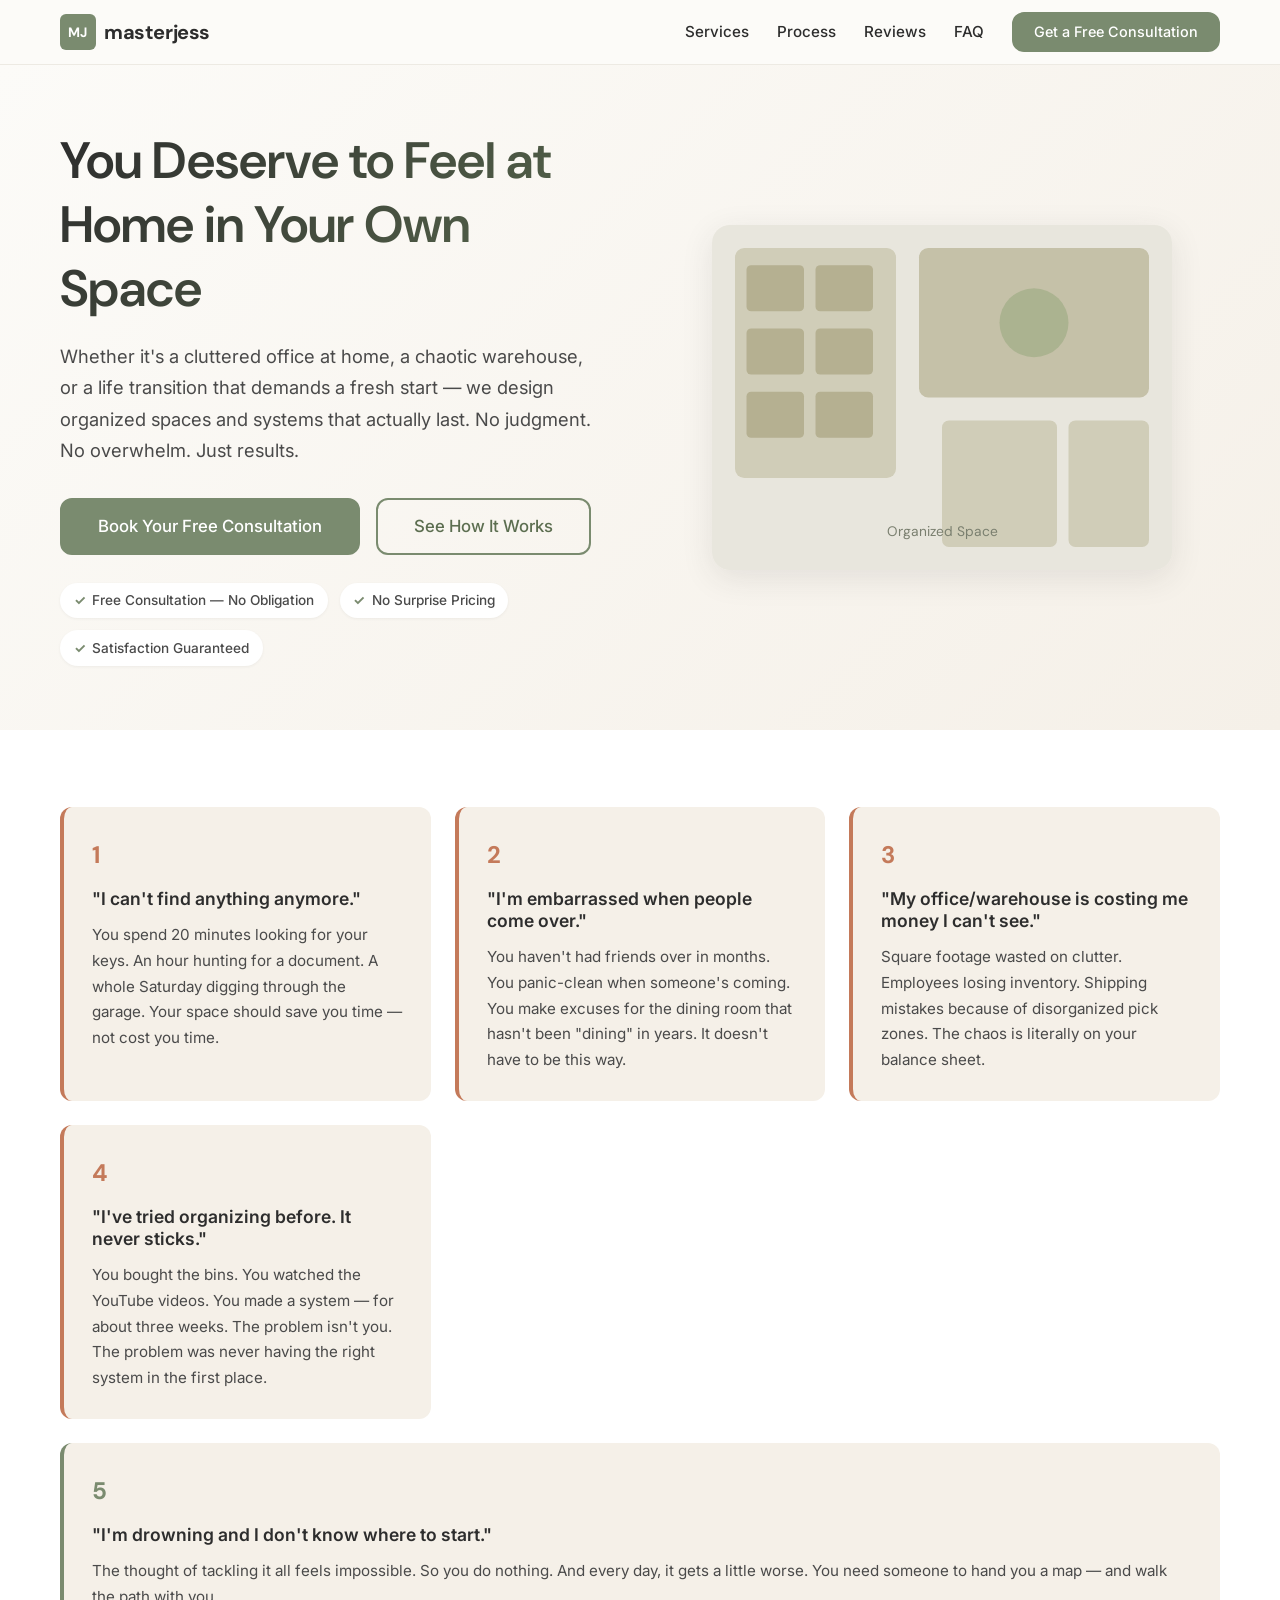
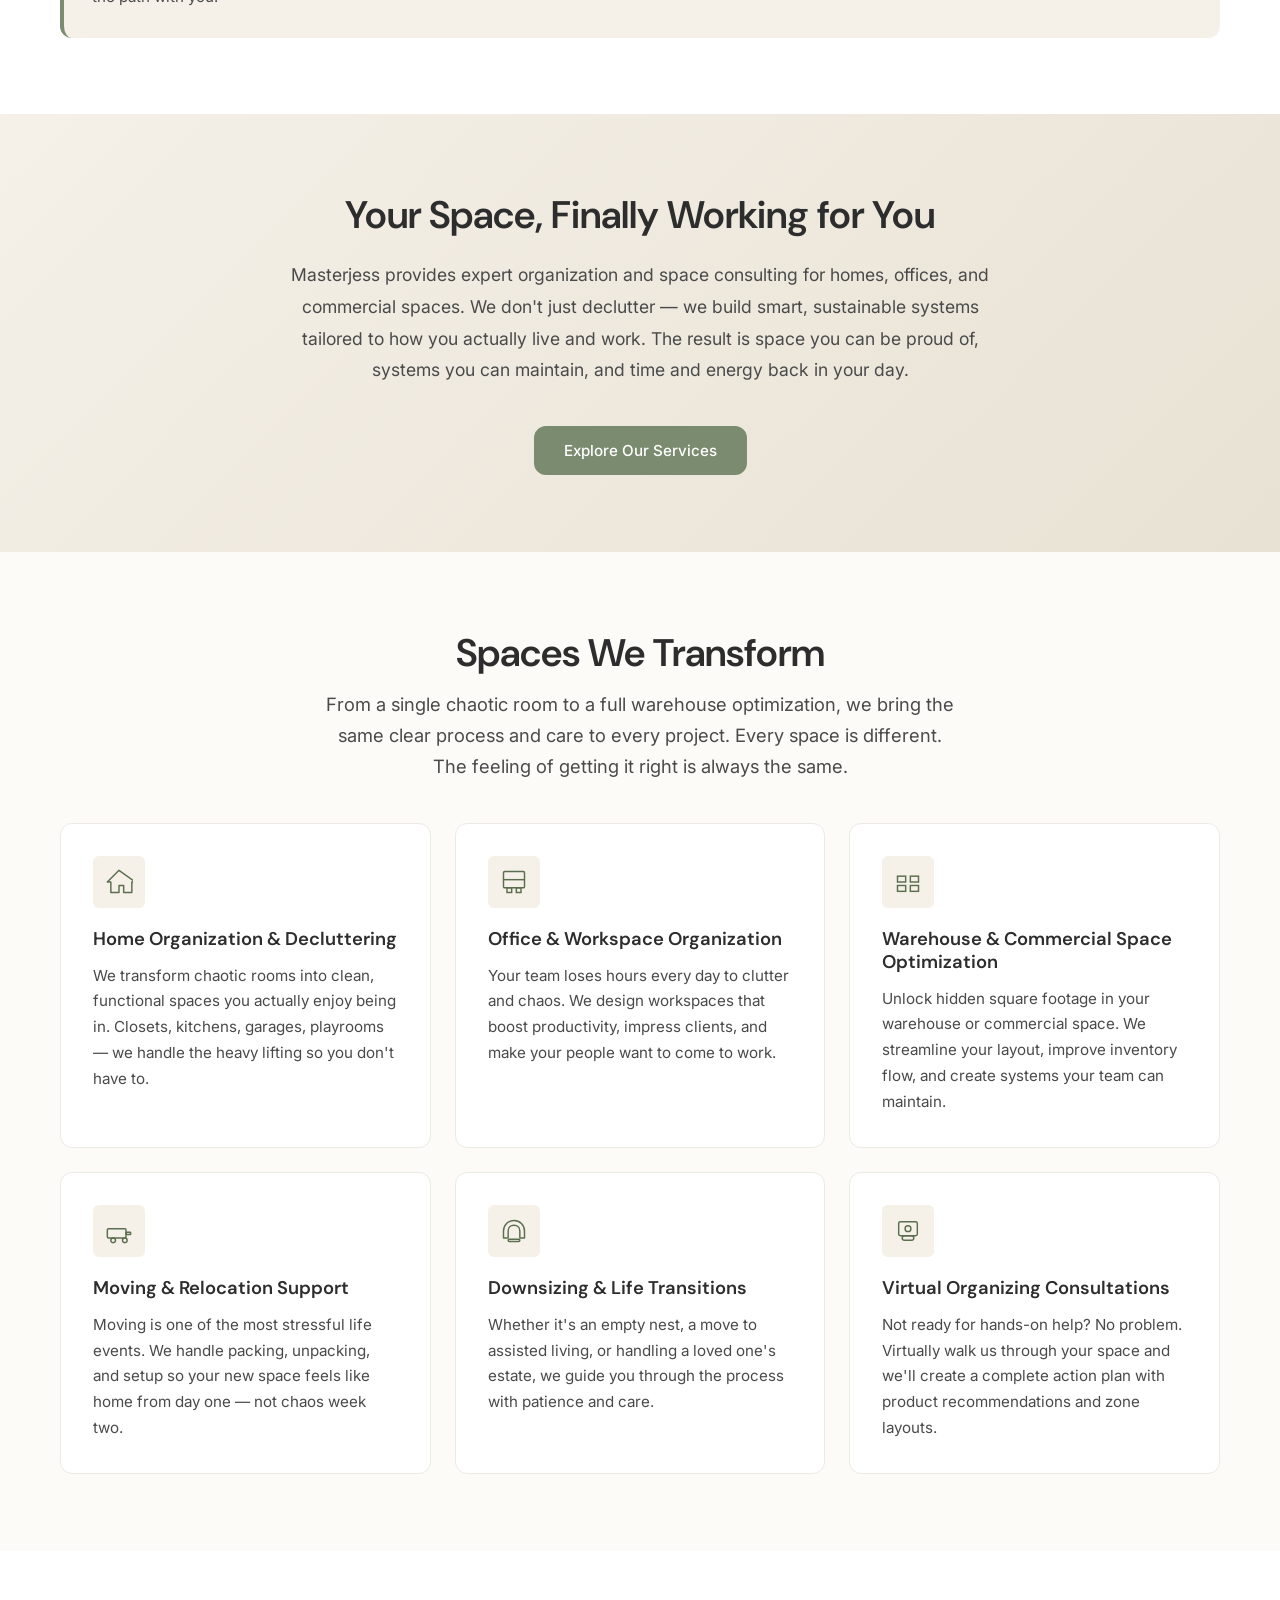
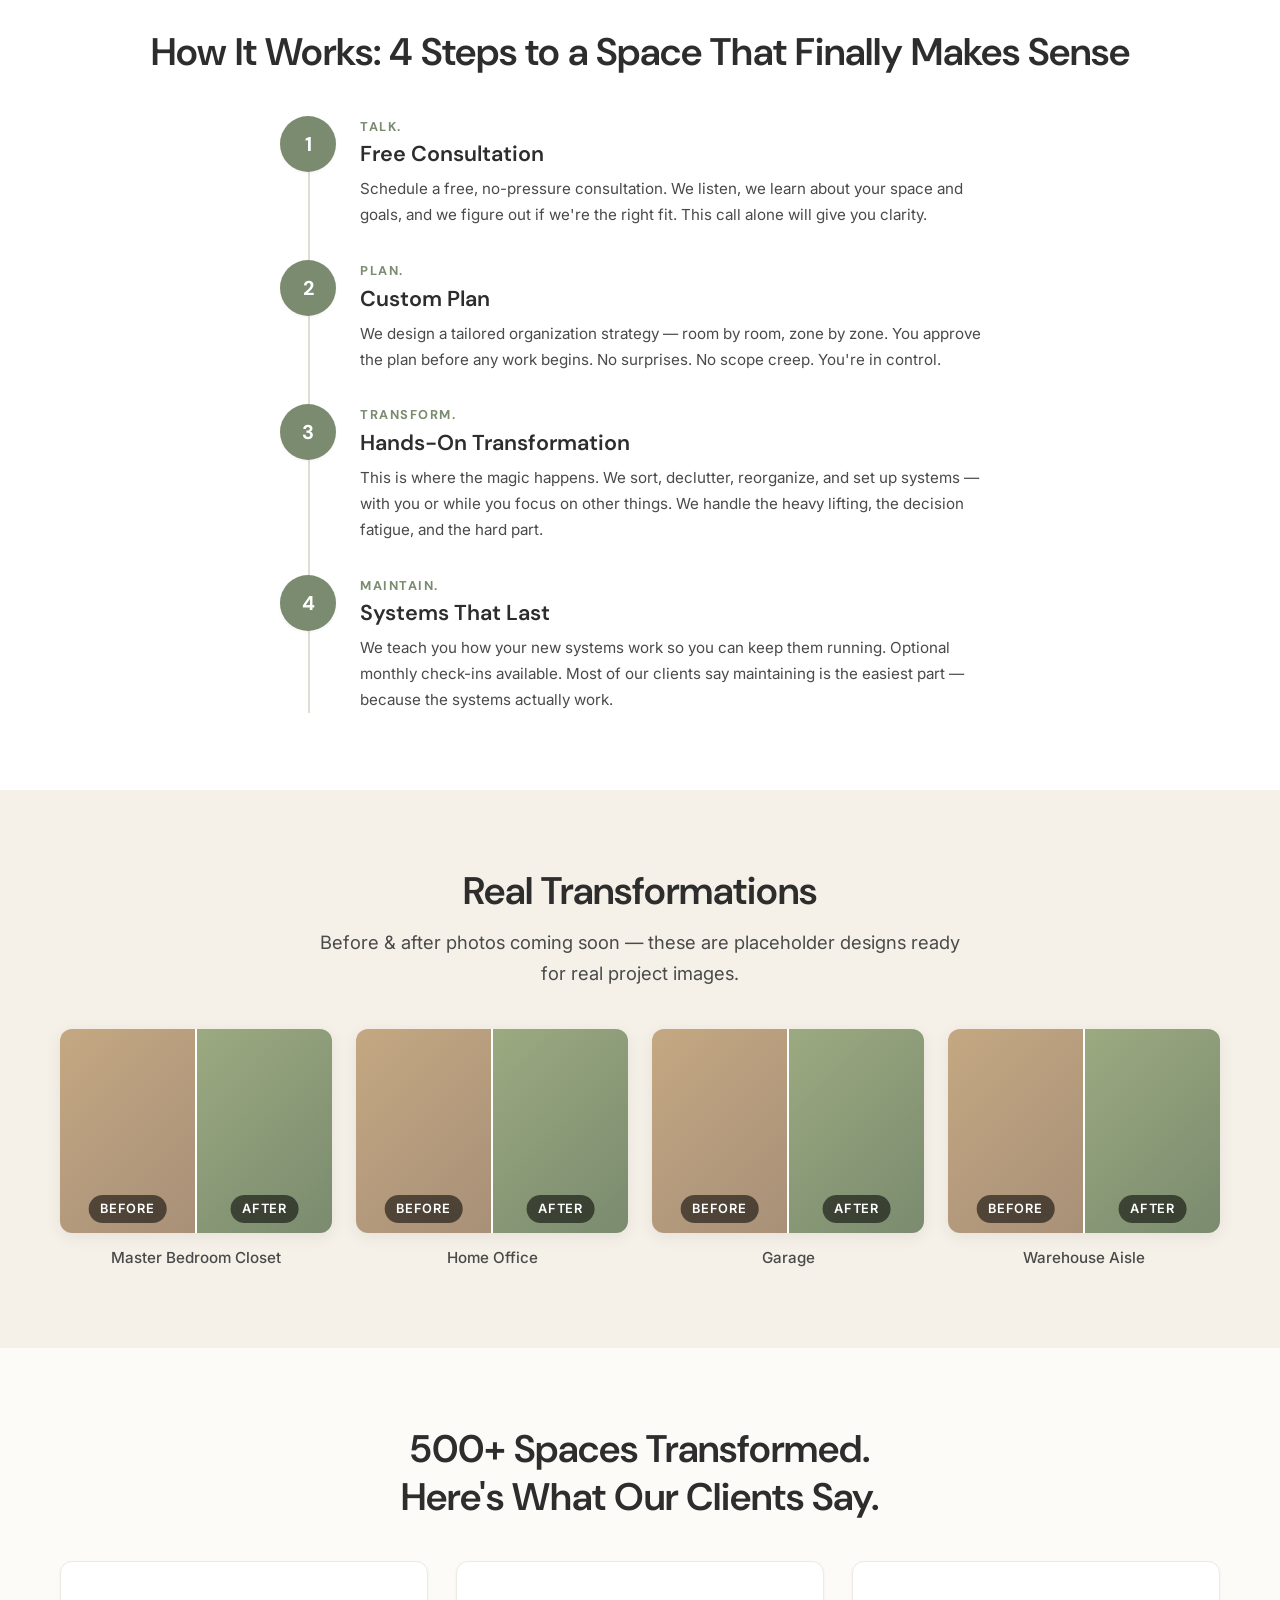
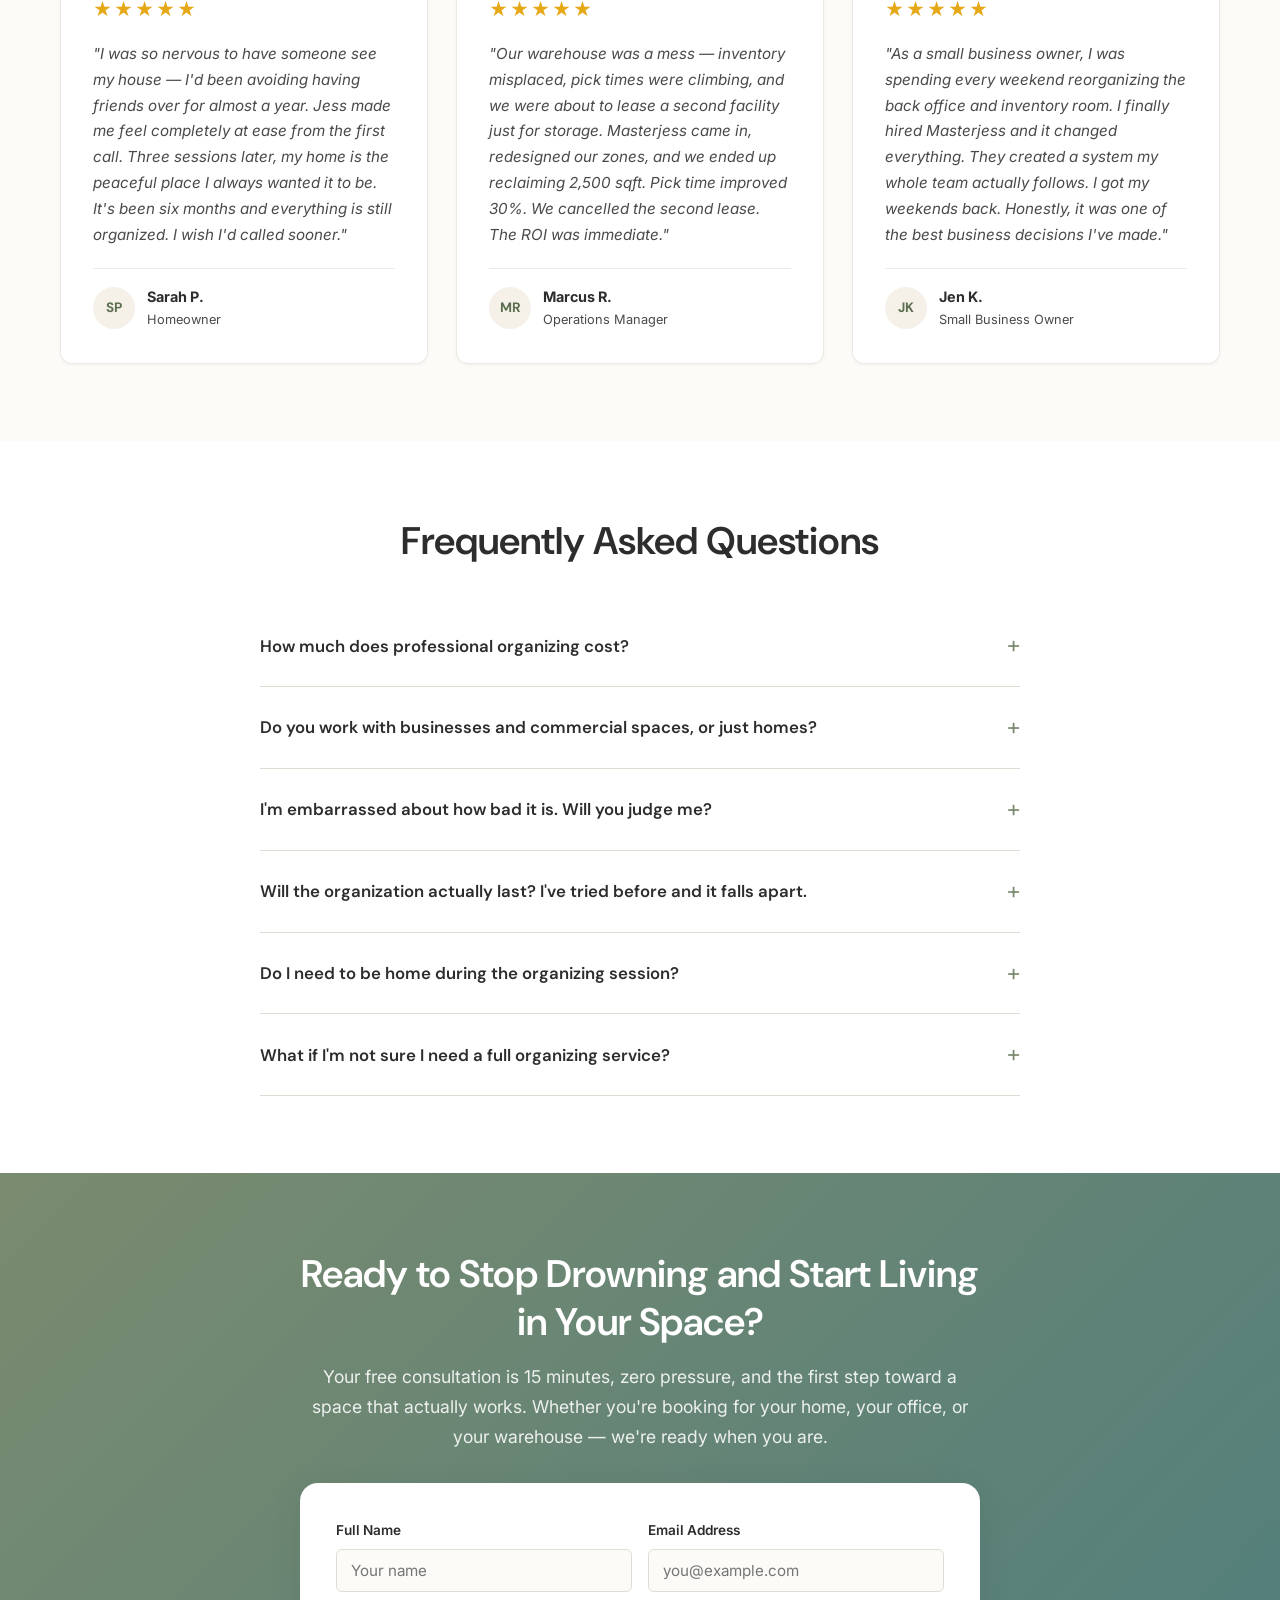
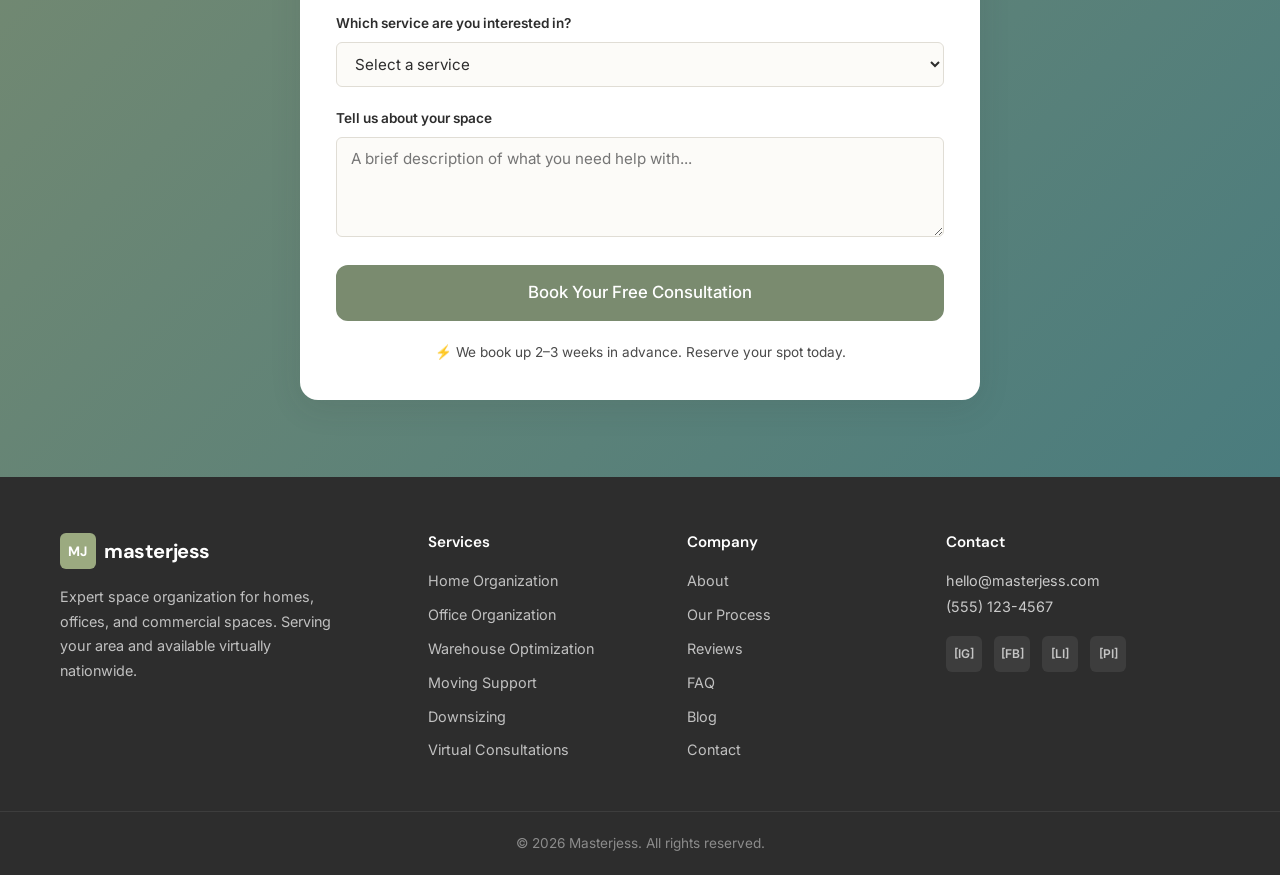
==== commit 5589831c: "Connect contact form to FormSubmit.co backend" ====
--- a/masterjess/index.html
+++ b/masterjess/index.html
@@ -359,7 +359,11 @@
             Your free consultation is 15 minutes, zero pressure, and the first step toward a space that actually works. Whether you're booking for your home, your office, or your warehouse — we're ready when you are.
           </p>
           <div class="cta-form-wrapper">
-            <form class="cta-form" action="#" method="post" aria-label="Contact form">
+            <!-- TODO: Replace hello@masterjess.com with your real email address -->
+            <form class="cta-form" action="https://formsubmit.co/hello@masterjess.com" method="post" aria-label="Contact form">
+              <input type="hidden" name="_subject" value="New Consultation Request - Masterjess" />
+              <input type="hidden" name="_captcha" value="false" />
+              <input type="hidden" name="_next" value="https://masterjess.com" />
               <div class="form-row">
                 <div class="form-group">
                   <label for="name">Full Name</label>
@@ -406,7 +410,7 @@
           <span class="logo-icon">MJ</span>
           <span class="logo-text">masterjess</span>
         </a>
-        <p>Expert space organization for homes, offices, and commercial spaces. Serving [your area] and available virtually nationwide.</p>
+        <p>Expert space organization for homes, offices, and commercial spaces. Serving your area and available virtually nationwide.</p>
       </div>
       <div class="footer-links">
         <h4>Services</h4>
